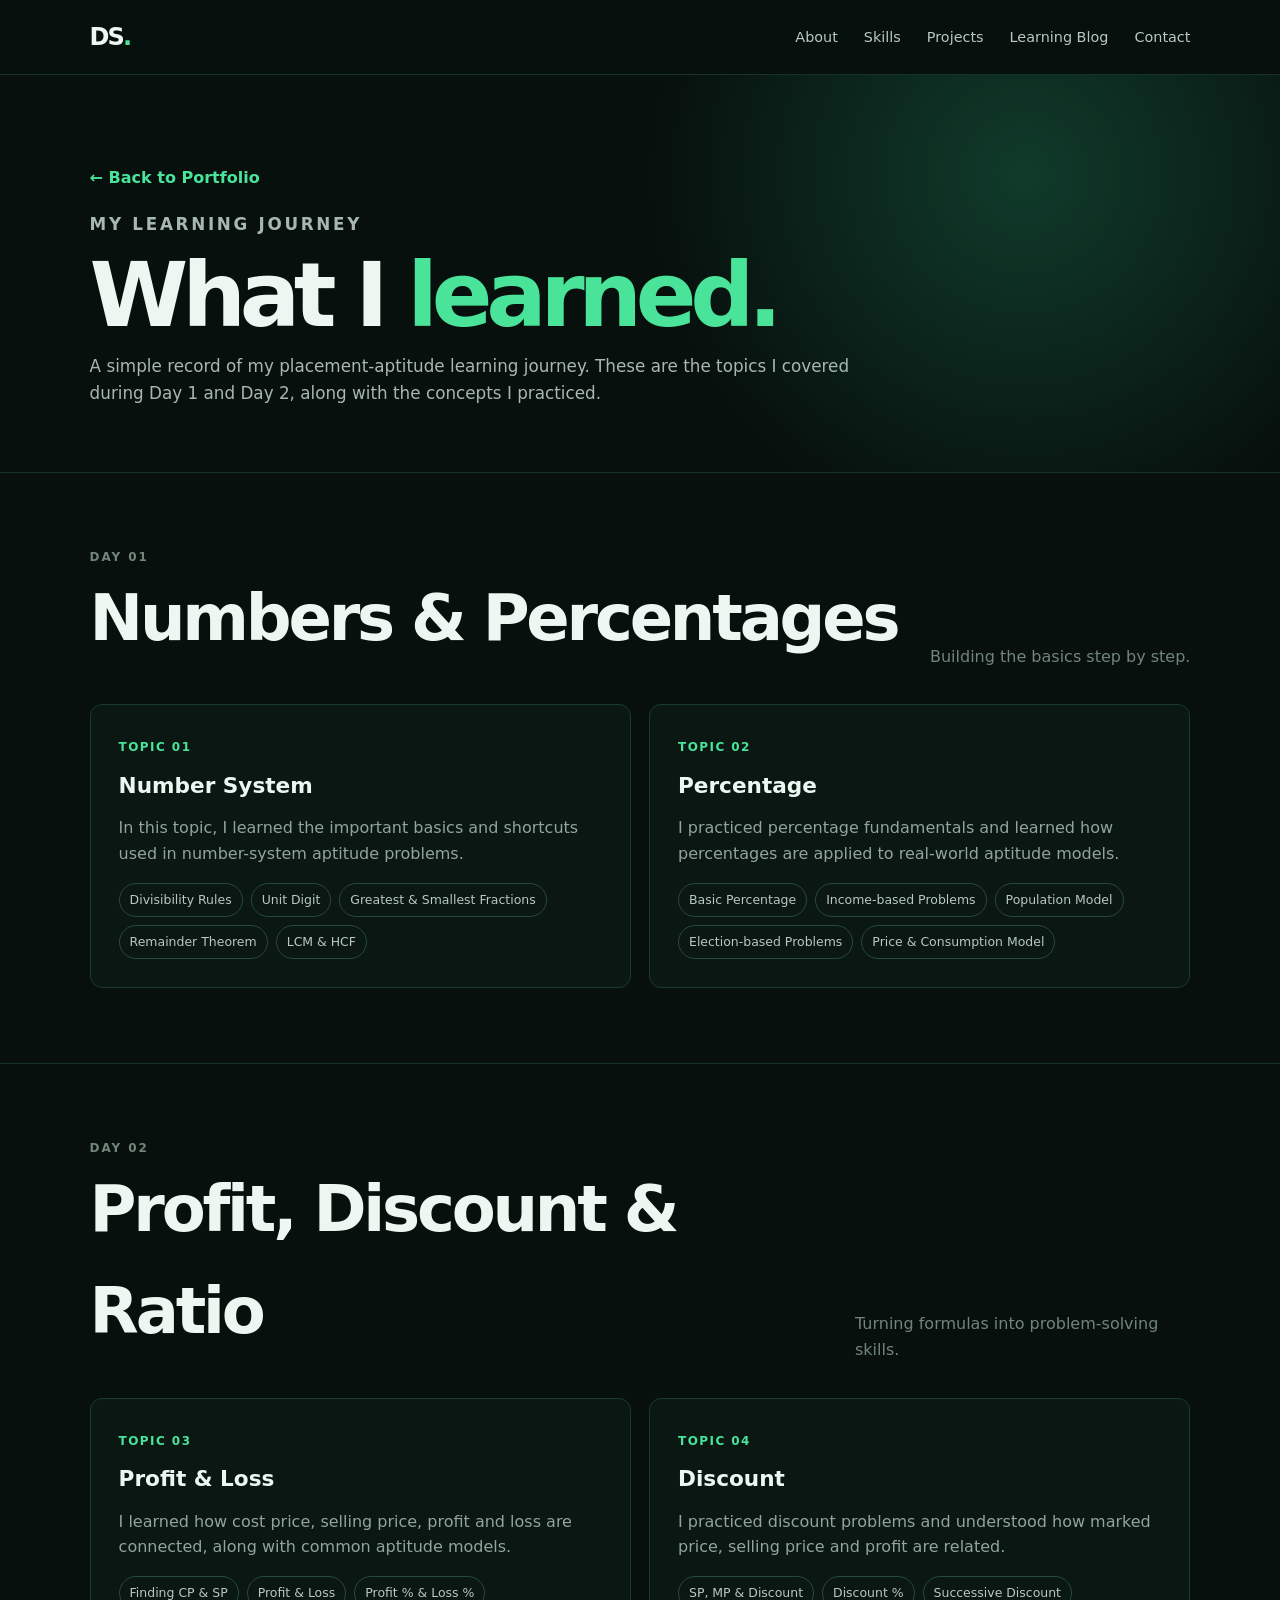
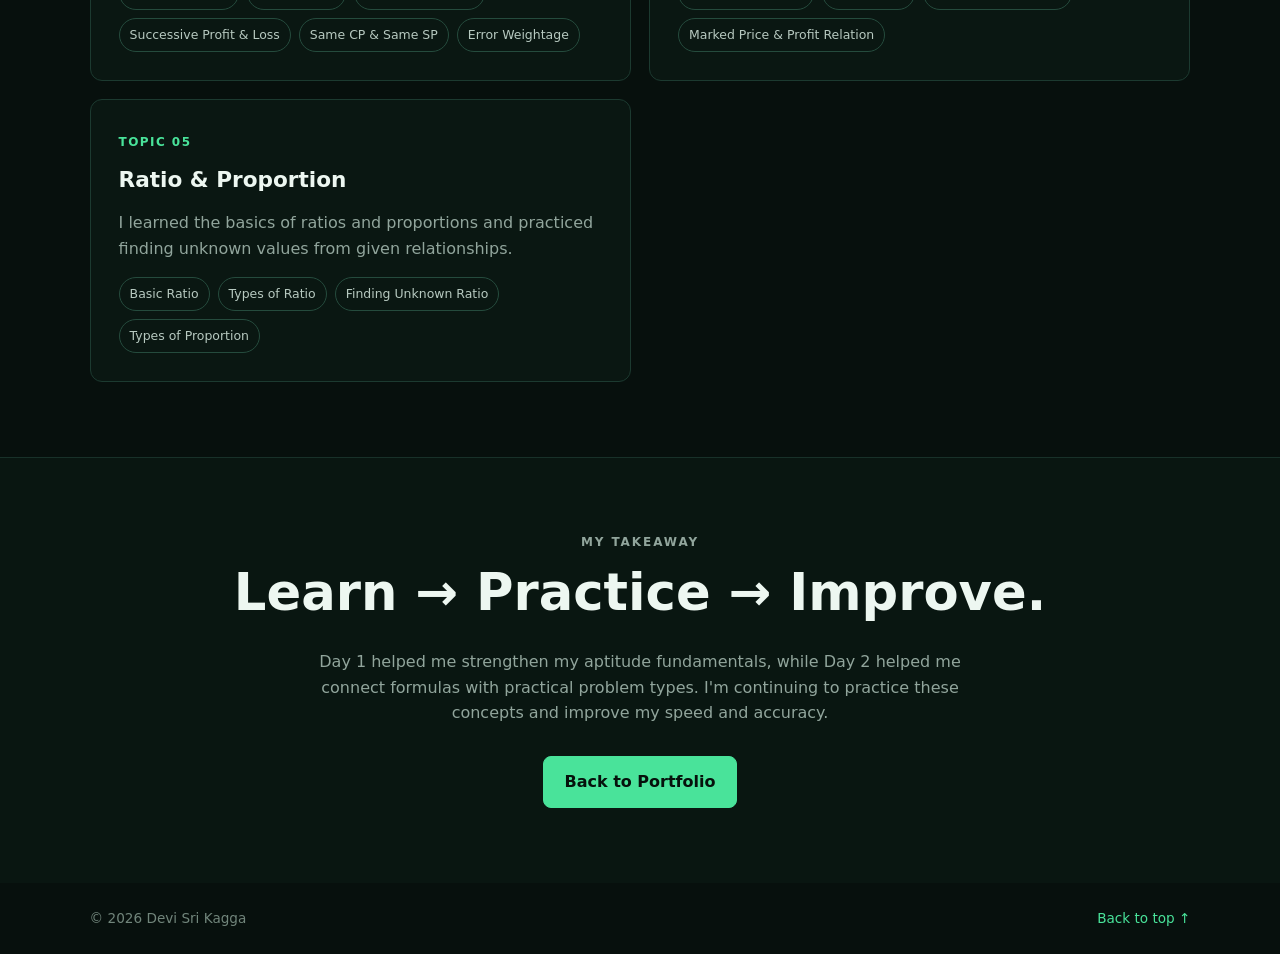
==== blog.html @ 05575908 "feat: add day 1 and day 2 learning blog" ====
<!DOCTYPE html>
<html lang="en">
<head>
  <meta charset="UTF-8">
  <meta name="viewport" content="width=device-width, initial-scale=1.0">
  <meta name="description" content="Devi Sri's learning blog — aptitude topics learned during Day 1 and Day 2.">
  <title>Learning Blog | Devi Sri Kagga</title>
  <link rel="stylesheet" href="style.css">
  <style>
    .blog-hero{padding:90px 7% 65px;background:radial-gradient(circle at 80% 25%,#103b2b 0,transparent 35%);border-bottom:1px solid #183129}.blog-hero h1{font-size:clamp(3rem,7vw,5.8rem);line-height:.95;letter-spacing:-.07em;margin:15px 0}.blog-hero h1 span{color:#49e39a}.blog-hero p{max-width:760px;color:#a7b8b0;font-size:1.05rem}.back-link{display:inline-block;color:#49e39a;font-weight:700;margin-bottom:20px}.day{padding:75px 7%;border-bottom:1px solid #183129}.day-heading{display:flex;justify-content:space-between;gap:25px;align-items:end;margin-bottom:35px}.day-heading h2{font-size:clamp(2.2rem,5vw,4rem);letter-spacing:-.05em}.day-heading p{color:#71857b}.topic-grid{display:grid;grid-template-columns:repeat(2,1fr);gap:18px}.topic-card{padding:28px;border:1px solid #1c3a30;border-radius:12px;background:#0a1712}.topic-number{color:#49e39a;font-size:.75rem;font-weight:800;letter-spacing:.12em}.topic-card h3{margin:10px 0 12px;font-size:1.35rem}.topic-card p{color:#91a59c;margin-bottom:16px}.learned{display:flex;gap:8px;flex-wrap:wrap}.learned span{padding:6px 10px;border:1px solid #254b3d;border-radius:999px;font-size:.78rem;color:#b7c9c0}.reflection{padding:75px 7%;text-align:center;background:#091611}.reflection h2{font-size:clamp(2rem,4vw,3.4rem);margin-bottom:15px}.reflection p{max-width:700px;margin:auto;color:#91a59c}.reflection .actions{justify-content:center}.blog-footer{display:flex;justify-content:space-between;padding:25px 7%;color:#71857b;font-size:.85rem}.blog-footer a{color:#49e39a}@media(max-width:700px){.topic-grid{grid-template-columns:1fr}.day-heading{display:block}.day-heading p{margin-top:8px}.blog-hero,.day,.reflection{padding-left:5%;padding-right:5%}.blog-footer{padding-left:5%;padding-right:5%}}
  </style>
</head>
<body>
  <header class="navbar">
    <a class="brand" href="index.html">DS<span>.</span></a>
    <button class="menu-btn" aria-label="Toggle navigation">☰</button>
    <nav id="nav">
      <a href="index.html#about">About</a>
      <a href="index.html#skills">Skills</a>
      <a href="index.html#projects">Projects</a>
      <a href="blog.html">Learning Blog</a>
      <a href="index.html#contact">Contact</a>
    </nav>
  </header>

  <main>
    <section class="blog-hero">
      <a class="back-link" href="index.html">← Back to Portfolio</a>
      <p class="eyebrow">My Learning Journey</p>
      <h1>What I <span>learned.</span></h1>
      <p>A simple record of my placement-aptitude learning journey. These are the topics I covered during Day 1 and Day 2, along with the concepts I practiced.</p>
    </section>

    <section class="day">
      <div class="day-heading">
        <div><p class="section-label">DAY 01</p><h2>Numbers & Percentages</h2></div>
        <p>Building the basics step by step.</p>
      </div>
      <div class="topic-grid">
        <article class="topic-card">
          <span class="topic-number">TOPIC 01</span>
          <h3>Number System</h3>
          <p>In this topic, I learned the important basics and shortcuts used in number-system aptitude problems.</p>
          <div class="learned"><span>Divisibility Rules</span><span>Unit Digit</span><span>Greatest & Smallest Fractions</span><span>Remainder Theorem</span><span>LCM & HCF</span></div>
        </article>
        <article class="topic-card">
          <span class="topic-number">TOPIC 02</span>
          <h3>Percentage</h3>
          <p>I practiced percentage fundamentals and learned how percentages are applied to real-world aptitude models.</p>
          <div class="learned"><span>Basic Percentage</span><span>Income-based Problems</span><span>Population Model</span><span>Election-based Problems</span><span>Price & Consumption Model</span></div>
        </article>
      </div>
    </section>

    <section class="day">
      <div class="day-heading">
        <div><p class="section-label">DAY 02</p><h2>Profit, Discount & Ratio</h2></div>
        <p>Turning formulas into problem-solving skills.</p>
      </div>
      <div class="topic-grid">
        <article class="topic-card">
          <span class="topic-number">TOPIC 03</span>
          <h3>Profit & Loss</h3>
          <p>I learned how cost price, selling price, profit and loss are connected, along with common aptitude models.</p>
          <div class="learned"><span>Finding CP & SP</span><span>Profit & Loss</span><span>Profit % & Loss %</span><span>Successive Profit & Loss</span><span>Same CP & Same SP</span><span>Error Weightage</span></div>
        </article>
        <article class="topic-card">
          <span class="topic-number">TOPIC 04</span>
          <h3>Discount</h3>
          <p>I practiced discount problems and understood how marked price, selling price and profit are related.</p>
          <div class="learned"><span>SP, MP & Discount</span><span>Discount %</span><span>Successive Discount</span><span>Marked Price & Profit Relation</span></div>
        </article>
        <article class="topic-card">
          <span class="topic-number">TOPIC 05</span>
          <h3>Ratio & Proportion</h3>
          <p>I learned the basics of ratios and proportions and practiced finding unknown values from given relationships.</p>
          <div class="learned"><span>Basic Ratio</span><span>Types of Ratio</span><span>Finding Unknown Ratio</span><span>Types of Proportion</span></div>
        </article>
      </div>
    </section>

    <section class="reflection">
      <p class="section-label">MY TAKEAWAY</p>
      <h2>Learn → Practice → Improve.</h2>
      <p>Day 1 helped me strengthen my aptitude fundamentals, while Day 2 helped me connect formulas with practical problem types. I'm continuing to practice these concepts and improve my speed and accuracy.</p>
      <div class="actions"><a class="btn primary" href="index.html">Back to Portfolio</a></div>
    </section>
  </main>

  <footer class="blog-footer"><p>© 2026 Devi Sri Kagga</p><a href="#top">Back to top ↑</a></footer>
  <script src="script.js"></script>
</body>
</html>
---- style.css ----
*{box-sizing:border-box;margin:0;padding:0}html{scroll-behavior:smooth}body{font-family:Inter,ui-sans-serif,system-ui,-apple-system,BlinkMacSystemFont,"Segoe UI",sans-serif;background:#07100d;color:#edf7f1;line-height:1.6}a{color:inherit;text-decoration:none}.navbar{position:sticky;top:0;z-index:10;display:flex;align-items:center;justify-content:space-between;padding:18px 7%;background:rgba(7,16,13,.88);backdrop-filter:blur(16px);border-bottom:1px solid #183129}.brand{font-size:1.5rem;font-weight:900;letter-spacing:-.08em}.brand span,.hero h1 span,.section-label{color:#49e39a}nav{display:flex;gap:26px;font-size:.9rem;color:#b9c9c1}nav a:hover{color:#49e39a}.menu-btn{display:none;background:none;border:0;color:#edf7f1;font-size:1.4rem}.hero{min-height:88vh;display:grid;grid-template-columns:1.25fr .75fr;gap:60px;align-items:center;padding:90px 7%;border-bottom:1px solid #183129;background:radial-gradient(circle at 80% 35%,#103b2b 0,transparent 34%)}.eyebrow,.section-label{font-size:.75rem;font-weight:800;letter-spacing:.16em;text-transform:uppercase}.hero h1{font-size:clamp(3.2rem,8vw,6.7rem);line-height:.95;letter-spacing:-.07em;margin:18px 0}.hero h2{font-size:clamp(1.1rem,2vw,1.6rem);font-weight:500;color:#c8d5cf;margin-bottom:18px}.hero-text{max-width:650px;color:#93a79e;font-size:1.05rem}.actions{display:flex;gap:14px;margin-top:30px;flex-wrap:wrap}.btn{padding:12px 20px;border:1px solid #2d5445;border-radius:8px;font-weight:700;transition:.2s}.btn.primary{background:#49e39a;color:#06110c;border-color:#49e39a}.btn.primary:hover{transform:translateY(-2px)}.btn.secondary:hover{border-color:#49e39a;color:#49e39a}.hero-card{display:flex;justify-content:center}.terminal{width:min(100%,420px);padding:28px;border:1px solid #24503f;border-radius:14px;background:#091914;box-shadow:0 25px 70px rgba(0,0,0,.3);font-family:"SFMono-Regular",Consolas,monospace;color:#8ea99d}.terminal strong{color:#49e39a}.cursor{color:#49e39a;animation:blink 1s steps(1) infinite}@keyframes blink{50%{opacity:0}}.section{padding:100px 7%;border-bottom:1px solid #183129}.section h2{font-size:clamp(2rem,4vw,3.5rem);line-height:1.05;letter-spacing:-.04em;margin:12px 0 40px}.split{display:grid;grid-template-columns:1fr 1fr;gap:80px}.section-copy{max-width:620px;color:#a7b8b0;font-size:1.05rem}.section-copy p+p{margin-top:18px}.skills-grid,.projects-grid,.cert-grid{display:grid;grid-template-columns:repeat(2,1fr);gap:18px}.skill,.project,.cert-grid>div{padding:28px;border:1px solid #1c3a30;border-radius:12px;background:#0a1712}.skill span,.project-top,.timeline span{color:#49e39a;font-size:.75rem;font-weight:800;letter-spacing:.12em}.skill h3,.project h3,.cert-grid h3{margin:12px 0 6px;font-size:1.25rem}.skill p,.project p,.cert-grid p,.timeline p,.contact>p{color:#91a59c}.projects-grid{grid-template-columns:repeat(3,1fr)}.project{min-height:310px;display:flex;flex-direction:column}.project.featured{border-color:#2c7358}.project-top{display:flex;justify-content:space-between}.project p{margin:8px 0 20px}.tags{display:flex;gap:7px;flex-wrap:wrap;margin-top:auto}.tags span{padding:5px 9px;border:1px solid #254b3d;border-radius:999px;font-size:.75rem;color:#b7c9c0}.project-links{display:flex;gap:18px;margin-top:22px;color:#49e39a;font-weight:700;font-size:.9rem}.timeline{display:flex;flex-direction:column;gap:35px;border-left:1px solid #285342;padding-left:28px}.timeline h3{margin-top:5px}.cert-grid{grid-template-columns:repeat(3,1fr)}.contact{text-align:center;background:#091611}.contact h2{margin-bottom:14px}.contact>p{max-width:600px;margin:auto}.contact .actions{justify-content:center}footer{display:flex;justify-content:space-between;padding:25px 7%;color:#71857b;font-size:.85rem}footer a{color:#49e39a}@media(max-width:850px){nav{display:none;position:absolute;top:70px;left:0;right:0;flex-direction:column;gap:0;padding:10px 7%;background:#07100d;border-bottom:1px solid #183129}nav.open{display:flex}nav a{padding:12px 0}.menu-btn{display:block}.hero,.split{grid-template-columns:1fr}.hero{padding-top:70px}.hero-card{justify-content:flex-start}.projects-grid,.cert-grid{grid-template-columns:1fr}.skills-grid{grid-template-columns:1fr 1fr}}@media(max-width:520px){.section,.hero{padding-left:5%;padding-right:5%}.skills-grid{grid-template-columns:1fr}.hero h1{font-size:3.4rem}footer{padding-left:5%;padding-right:5%}}
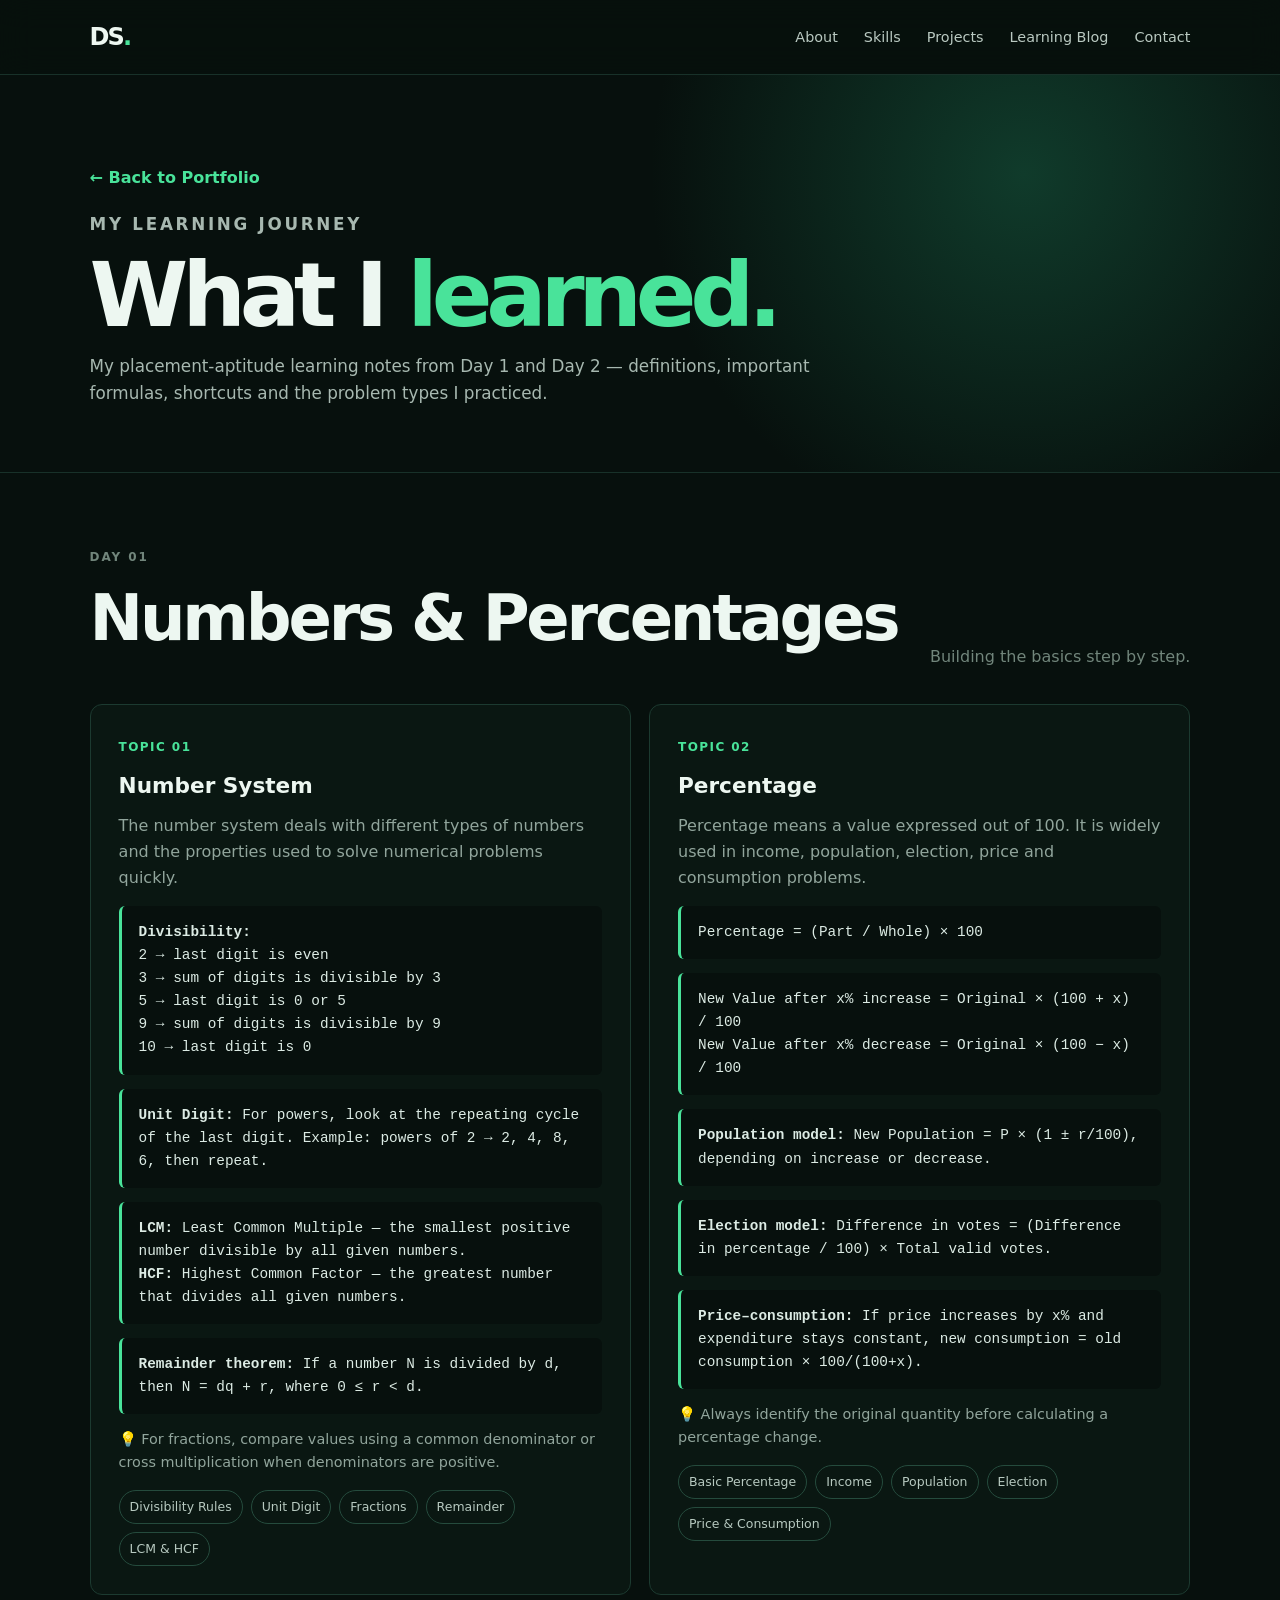
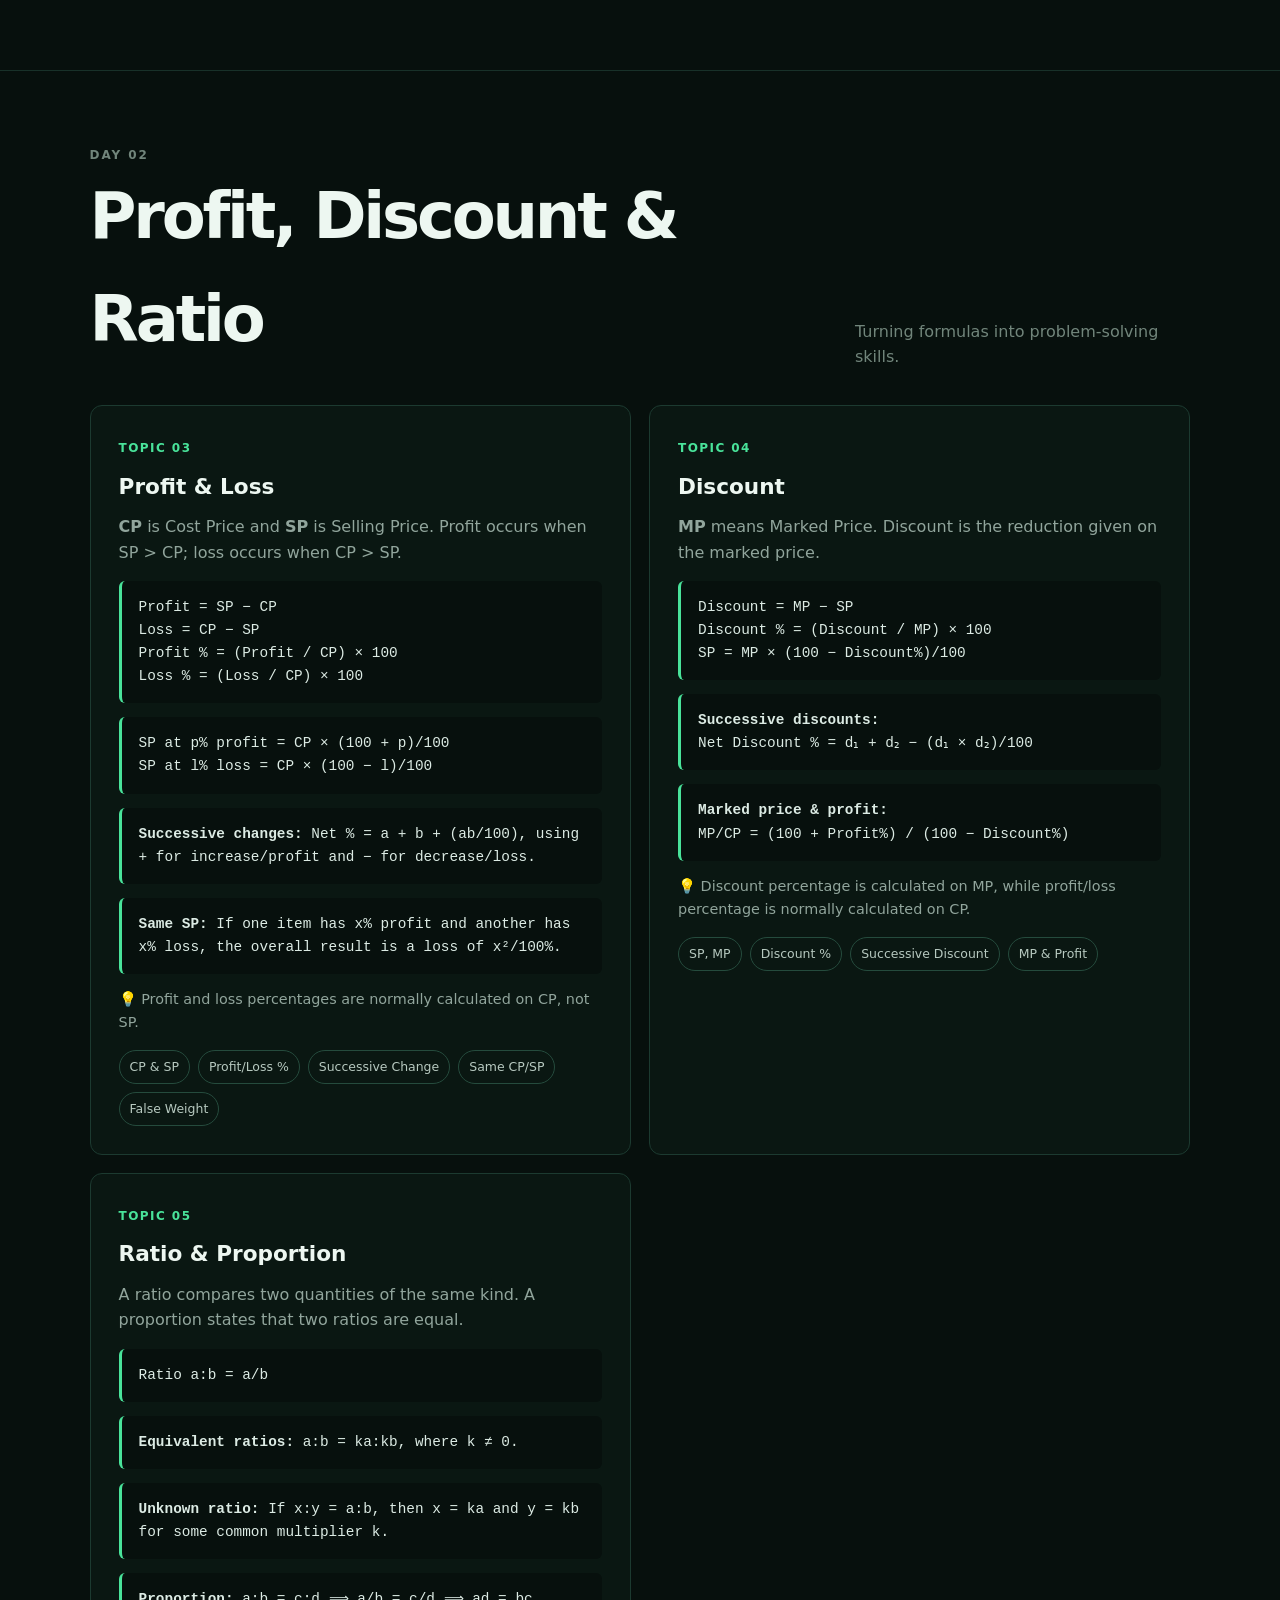
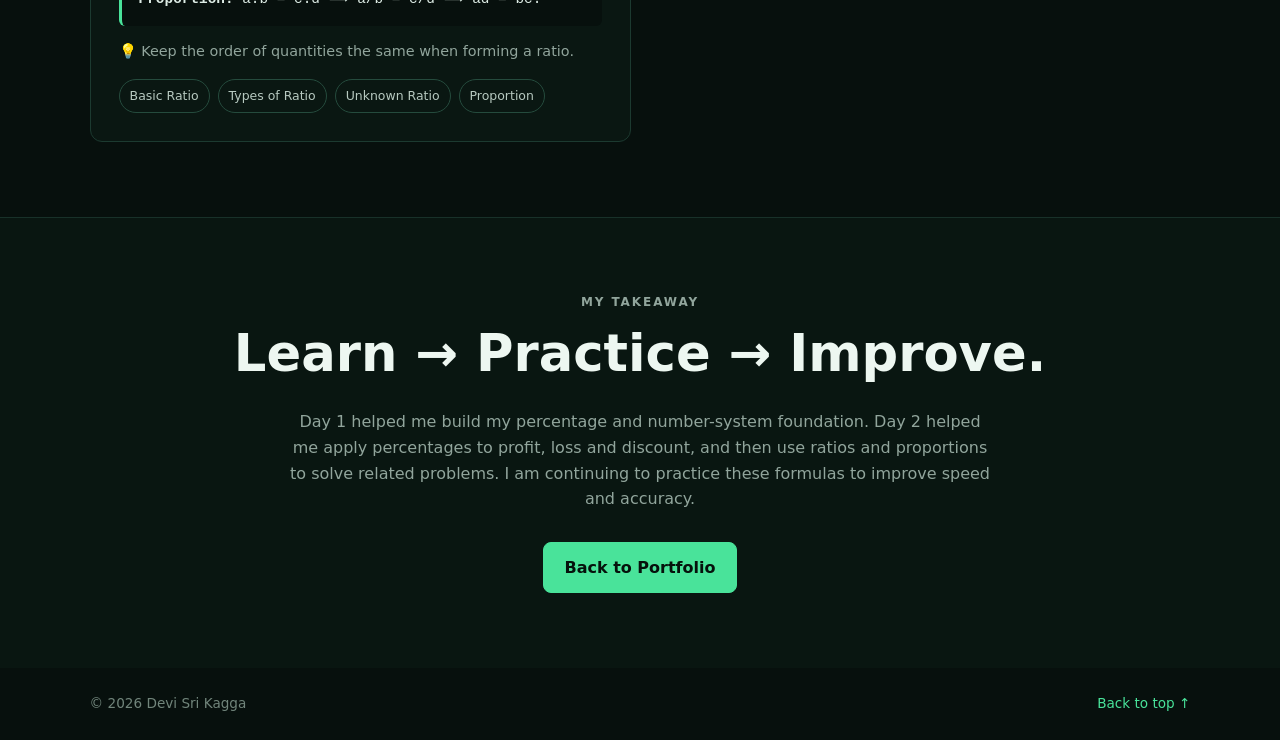
==== commit d3492f14: "docs: add definitions formulas and shortcuts to learning blog" ====
--- a/blog.html
+++ b/blog.html
@@ -7,82 +7,92 @@
   <title>Learning Blog | Devi Sri Kagga</title>
   <link rel="stylesheet" href="style.css">
   <style>
-    .blog-hero{padding:90px 7% 65px;background:radial-gradient(circle at 80% 25%,#103b2b 0,transparent 35%);border-bottom:1px solid #183129}.blog-hero h1{font-size:clamp(3rem,7vw,5.8rem);line-height:.95;letter-spacing:-.07em;margin:15px 0}.blog-hero h1 span{color:#49e39a}.blog-hero p{max-width:760px;color:#a7b8b0;font-size:1.05rem}.back-link{display:inline-block;color:#49e39a;font-weight:700;margin-bottom:20px}.day{padding:75px 7%;border-bottom:1px solid #183129}.day-heading{display:flex;justify-content:space-between;gap:25px;align-items:end;margin-bottom:35px}.day-heading h2{font-size:clamp(2.2rem,5vw,4rem);letter-spacing:-.05em}.day-heading p{color:#71857b}.topic-grid{display:grid;grid-template-columns:repeat(2,1fr);gap:18px}.topic-card{padding:28px;border:1px solid #1c3a30;border-radius:12px;background:#0a1712}.topic-number{color:#49e39a;font-size:.75rem;font-weight:800;letter-spacing:.12em}.topic-card h3{margin:10px 0 12px;font-size:1.35rem}.topic-card p{color:#91a59c;margin-bottom:16px}.learned{display:flex;gap:8px;flex-wrap:wrap}.learned span{padding:6px 10px;border:1px solid #254b3d;border-radius:999px;font-size:.78rem;color:#b7c9c0}.reflection{padding:75px 7%;text-align:center;background:#091611}.reflection h2{font-size:clamp(2rem,4vw,3.4rem);margin-bottom:15px}.reflection p{max-width:700px;margin:auto;color:#91a59c}.reflection .actions{justify-content:center}.blog-footer{display:flex;justify-content:space-between;padding:25px 7%;color:#71857b;font-size:.85rem}.blog-footer a{color:#49e39a}@media(max-width:700px){.topic-grid{grid-template-columns:1fr}.day-heading{display:block}.day-heading p{margin-top:8px}.blog-hero,.day,.reflection{padding-left:5%;padding-right:5%}.blog-footer{padding-left:5%;padding-right:5%}}
+    .blog-hero{padding:90px 7% 65px;background:radial-gradient(circle at 80% 25%,#103b2b 0,transparent 35%);border-bottom:1px solid #183129}.blog-hero h1{font-size:clamp(3rem,7vw,5.8rem);line-height:.95;letter-spacing:-.07em;margin:15px 0}.blog-hero h1 span{color:#49e39a}.blog-hero p{max-width:760px;color:#a7b8b0;font-size:1.05rem}.back-link{display:inline-block;color:#49e39a;font-weight:700;margin-bottom:20px}.day{padding:75px 7%;border-bottom:1px solid #183129}.day-heading{display:flex;justify-content:space-between;gap:25px;align-items:end;margin-bottom:35px}.day-heading h2{font-size:clamp(2.2rem,5vw,4rem);letter-spacing:-.05em}.day-heading p{color:#71857b}.topic-grid{display:grid;grid-template-columns:repeat(2,1fr);gap:18px}.topic-card{padding:28px;border:1px solid #1c3a30;border-radius:12px;background:#0a1712}.topic-number{color:#49e39a;font-size:.75rem;font-weight:800;letter-spacing:.12em}.topic-card h3{margin:10px 0 10px;font-size:1.35rem}.topic-card p{color:#91a59c;margin-bottom:16px}.formula{padding:15px 17px;margin:14px 0;background:#07100d;border-left:3px solid #49e39a;border-radius:6px;color:#dcebe4;font-family:Consolas,monospace;font-size:.9rem;overflow-x:auto}.tip{color:#b7c9c0;font-size:.9rem}.learned{display:flex;gap:8px;flex-wrap:wrap;margin-top:14px}.learned span{padding:6px 10px;border:1px solid #254b3d;border-radius:999px;font-size:.78rem;color:#b7c9c0}.reflection{padding:75px 7%;text-align:center;background:#091611}.reflection h2{font-size:clamp(2rem,4vw,3.4rem);margin-bottom:15px}.reflection p{max-width:700px;margin:auto;color:#91a59c}.reflection .actions{justify-content:center}.blog-footer{display:flex;justify-content:space-between;padding:25px 7%;color:#71857b;font-size:.85rem}.blog-footer a{color:#49e39a}@media(max-width:700px){.topic-grid{grid-template-columns:1fr}.day-heading{display:block}.day-heading p{margin-top:8px}.blog-hero,.day,.reflection{padding-left:5%;padding-right:5%}.blog-footer{padding-left:5%;padding-right:5%}}
   </style>
 </head>
 <body>
   <header class="navbar">
     <a class="brand" href="index.html">DS<span>.</span></a>
     <button class="menu-btn" aria-label="Toggle navigation">☰</button>
-    <nav id="nav">
-      <a href="index.html#about">About</a>
-      <a href="index.html#skills">Skills</a>
-      <a href="index.html#projects">Projects</a>
-      <a href="blog.html">Learning Blog</a>
-      <a href="index.html#contact">Contact</a>
-    </nav>
+    <nav id="nav"><a href="index.html#about">About</a><a href="index.html#skills">Skills</a><a href="index.html#projects">Projects</a><a href="blog.html">Learning Blog</a><a href="index.html#contact">Contact</a></nav>
   </header>
 
   <main>
     <section class="blog-hero">
       <a class="back-link" href="index.html">← Back to Portfolio</a>
-      <p class="eyebrow">My Learning Journey</p>
+      <p class="eyebrow">MY LEARNING JOURNEY</p>
       <h1>What I <span>learned.</span></h1>
-      <p>A simple record of my placement-aptitude learning journey. These are the topics I covered during Day 1 and Day 2, along with the concepts I practiced.</p>
+      <p>My placement-aptitude learning notes from Day 1 and Day 2 — definitions, important formulas, shortcuts and the problem types I practiced.</p>
     </section>
 
     <section class="day">
-      <div class="day-heading">
-        <div><p class="section-label">DAY 01</p><h2>Numbers & Percentages</h2></div>
-        <p>Building the basics step by step.</p>
-      </div>
+      <div class="day-heading"><div><p class="section-label">DAY 01</p><h2>Numbers & Percentages</h2></div><p>Building the basics step by step.</p></div>
       <div class="topic-grid">
         <article class="topic-card">
-          <span class="topic-number">TOPIC 01</span>
-          <h3>Number System</h3>
-          <p>In this topic, I learned the important basics and shortcuts used in number-system aptitude problems.</p>
-          <div class="learned"><span>Divisibility Rules</span><span>Unit Digit</span><span>Greatest & Smallest Fractions</span><span>Remainder Theorem</span><span>LCM & HCF</span></div>
+          <span class="topic-number">TOPIC 01</span><h3>Number System</h3>
+          <p>The number system deals with different types of numbers and the properties used to solve numerical problems quickly.</p>
+          <div class="formula"><strong>Divisibility:</strong><br>2 → last digit is even<br>3 → sum of digits is divisible by 3<br>5 → last digit is 0 or 5<br>9 → sum of digits is divisible by 9<br>10 → last digit is 0</div>
+          <div class="formula"><strong>Unit Digit:</strong> For powers, look at the repeating cycle of the last digit. Example: powers of 2 → 2, 4, 8, 6, then repeat.</div>
+          <div class="formula"><strong>LCM:</strong> Least Common Multiple — the smallest positive number divisible by all given numbers.<br><strong>HCF:</strong> Highest Common Factor — the greatest number that divides all given numbers.</div>
+          <div class="formula"><strong>Remainder theorem:</strong> If a number N is divided by d, then N = dq + r, where 0 ≤ r &lt; d.</div>
+          <p class="tip">💡 For fractions, compare values using a common denominator or cross multiplication when denominators are positive.</p>
+          <div class="learned"><span>Divisibility Rules</span><span>Unit Digit</span><span>Fractions</span><span>Remainder</span><span>LCM & HCF</span></div>
         </article>
+
         <article class="topic-card">
-          <span class="topic-number">TOPIC 02</span>
-          <h3>Percentage</h3>
-          <p>I practiced percentage fundamentals and learned how percentages are applied to real-world aptitude models.</p>
-          <div class="learned"><span>Basic Percentage</span><span>Income-based Problems</span><span>Population Model</span><span>Election-based Problems</span><span>Price & Consumption Model</span></div>
+          <span class="topic-number">TOPIC 02</span><h3>Percentage</h3>
+          <p>Percentage means a value expressed out of 100. It is widely used in income, population, election, price and consumption problems.</p>
+          <div class="formula">Percentage = (Part / Whole) × 100</div>
+          <div class="formula">New Value after x% increase = Original × (100 + x) / 100<br>New Value after x% decrease = Original × (100 − x) / 100</div>
+          <div class="formula"><strong>Population model:</strong> New Population = P × (1 ± r/100), depending on increase or decrease.</div>
+          <div class="formula"><strong>Election model:</strong> Difference in votes = (Difference in percentage / 100) × Total valid votes.</div>
+          <div class="formula"><strong>Price–consumption:</strong> If price increases by x% and expenditure stays constant, new consumption = old consumption × 100/(100+x).</div>
+          <p class="tip">💡 Always identify the original quantity before calculating a percentage change.</p>
+          <div class="learned"><span>Basic Percentage</span><span>Income</span><span>Population</span><span>Election</span><span>Price & Consumption</span></div>
         </article>
       </div>
     </section>
 
     <section class="day">
-      <div class="day-heading">
-        <div><p class="section-label">DAY 02</p><h2>Profit, Discount & Ratio</h2></div>
-        <p>Turning formulas into problem-solving skills.</p>
-      </div>
+      <div class="day-heading"><div><p class="section-label">DAY 02</p><h2>Profit, Discount & Ratio</h2></div><p>Turning formulas into problem-solving skills.</p></div>
       <div class="topic-grid">
         <article class="topic-card">
-          <span class="topic-number">TOPIC 03</span>
-          <h3>Profit & Loss</h3>
-          <p>I learned how cost price, selling price, profit and loss are connected, along with common aptitude models.</p>
-          <div class="learned"><span>Finding CP & SP</span><span>Profit & Loss</span><span>Profit % & Loss %</span><span>Successive Profit & Loss</span><span>Same CP & Same SP</span><span>Error Weightage</span></div>
+          <span class="topic-number">TOPIC 03</span><h3>Profit & Loss</h3>
+          <p><strong>CP</strong> is Cost Price and <strong>SP</strong> is Selling Price. Profit occurs when SP &gt; CP; loss occurs when CP &gt; SP.</p>
+          <div class="formula">Profit = SP − CP<br>Loss = CP − SP<br>Profit % = (Profit / CP) × 100<br>Loss % = (Loss / CP) × 100</div>
+          <div class="formula">SP at p% profit = CP × (100 + p)/100<br>SP at l% loss = CP × (100 − l)/100</div>
+          <div class="formula"><strong>Successive changes:</strong> Net % = a + b + (ab/100), using + for increase/profit and − for decrease/loss.</div>
+          <div class="formula"><strong>Same SP:</strong> If one item has x% profit and another has x% loss, the overall result is a loss of x²/100%.</div>
+          <p class="tip">💡 Profit and loss percentages are normally calculated on CP, not SP.</p>
+          <div class="learned"><span>CP & SP</span><span>Profit/Loss %</span><span>Successive Change</span><span>Same CP/SP</span><span>False Weight</span></div>
         </article>
+
         <article class="topic-card">
-          <span class="topic-number">TOPIC 04</span>
-          <h3>Discount</h3>
-          <p>I practiced discount problems and understood how marked price, selling price and profit are related.</p>
-          <div class="learned"><span>SP, MP & Discount</span><span>Discount %</span><span>Successive Discount</span><span>Marked Price & Profit Relation</span></div>
+          <span class="topic-number">TOPIC 04</span><h3>Discount</h3>
+          <p><strong>MP</strong> means Marked Price. Discount is the reduction given on the marked price.</p>
+          <div class="formula">Discount = MP − SP<br>Discount % = (Discount / MP) × 100<br>SP = MP × (100 − Discount%)/100</div>
+          <div class="formula"><strong>Successive discounts:</strong><br>Net Discount % = d₁ + d₂ − (d₁ × d₂)/100</div>
+          <div class="formula"><strong>Marked price & profit:</strong><br>MP/CP = (100 + Profit%) / (100 − Discount%)</div>
+          <p class="tip">💡 Discount percentage is calculated on MP, while profit/loss percentage is normally calculated on CP.</p>
+          <div class="learned"><span>SP, MP</span><span>Discount %</span><span>Successive Discount</span><span>MP & Profit</span></div>
         </article>
+
         <article class="topic-card">
-          <span class="topic-number">TOPIC 05</span>
-          <h3>Ratio & Proportion</h3>
-          <p>I learned the basics of ratios and proportions and practiced finding unknown values from given relationships.</p>
-          <div class="learned"><span>Basic Ratio</span><span>Types of Ratio</span><span>Finding Unknown Ratio</span><span>Types of Proportion</span></div>
+          <span class="topic-number">TOPIC 05</span><h3>Ratio & Proportion</h3>
+          <p>A ratio compares two quantities of the same kind. A proportion states that two ratios are equal.</p>
+          <div class="formula">Ratio a:b = a/b</div>
+          <div class="formula"><strong>Equivalent ratios:</strong> a:b = ka:kb, where k ≠ 0.</div>
+          <div class="formula"><strong>Unknown ratio:</strong> If x:y = a:b, then x = ka and y = kb for some common multiplier k.</div>
+          <div class="formula"><strong>Proportion:</strong> a:b = c:d ⟹ a/b = c/d ⟹ ad = bc.</div>
+          <p class="tip">💡 Keep the order of quantities the same when forming a ratio.</p>
+          <div class="learned"><span>Basic Ratio</span><span>Types of Ratio</span><span>Unknown Ratio</span><span>Proportion</span></div>
         </article>
       </div>
     </section>
 
     <section class="reflection">
-      <p class="section-label">MY TAKEAWAY</p>
-      <h2>Learn → Practice → Improve.</h2>
-      <p>Day 1 helped me strengthen my aptitude fundamentals, while Day 2 helped me connect formulas with practical problem types. I'm continuing to practice these concepts and improve my speed and accuracy.</p>
+      <p class="section-label">MY TAKEAWAY</p><h2>Learn → Practice → Improve.</h2>
+      <p>Day 1 helped me build my percentage and number-system foundation. Day 2 helped me apply percentages to profit, loss and discount, and then use ratios and proportions to solve related problems. I am continuing to practice these formulas to improve speed and accuracy.</p>
       <div class="actions"><a class="btn primary" href="index.html">Back to Portfolio</a></div>
     </section>
   </main>
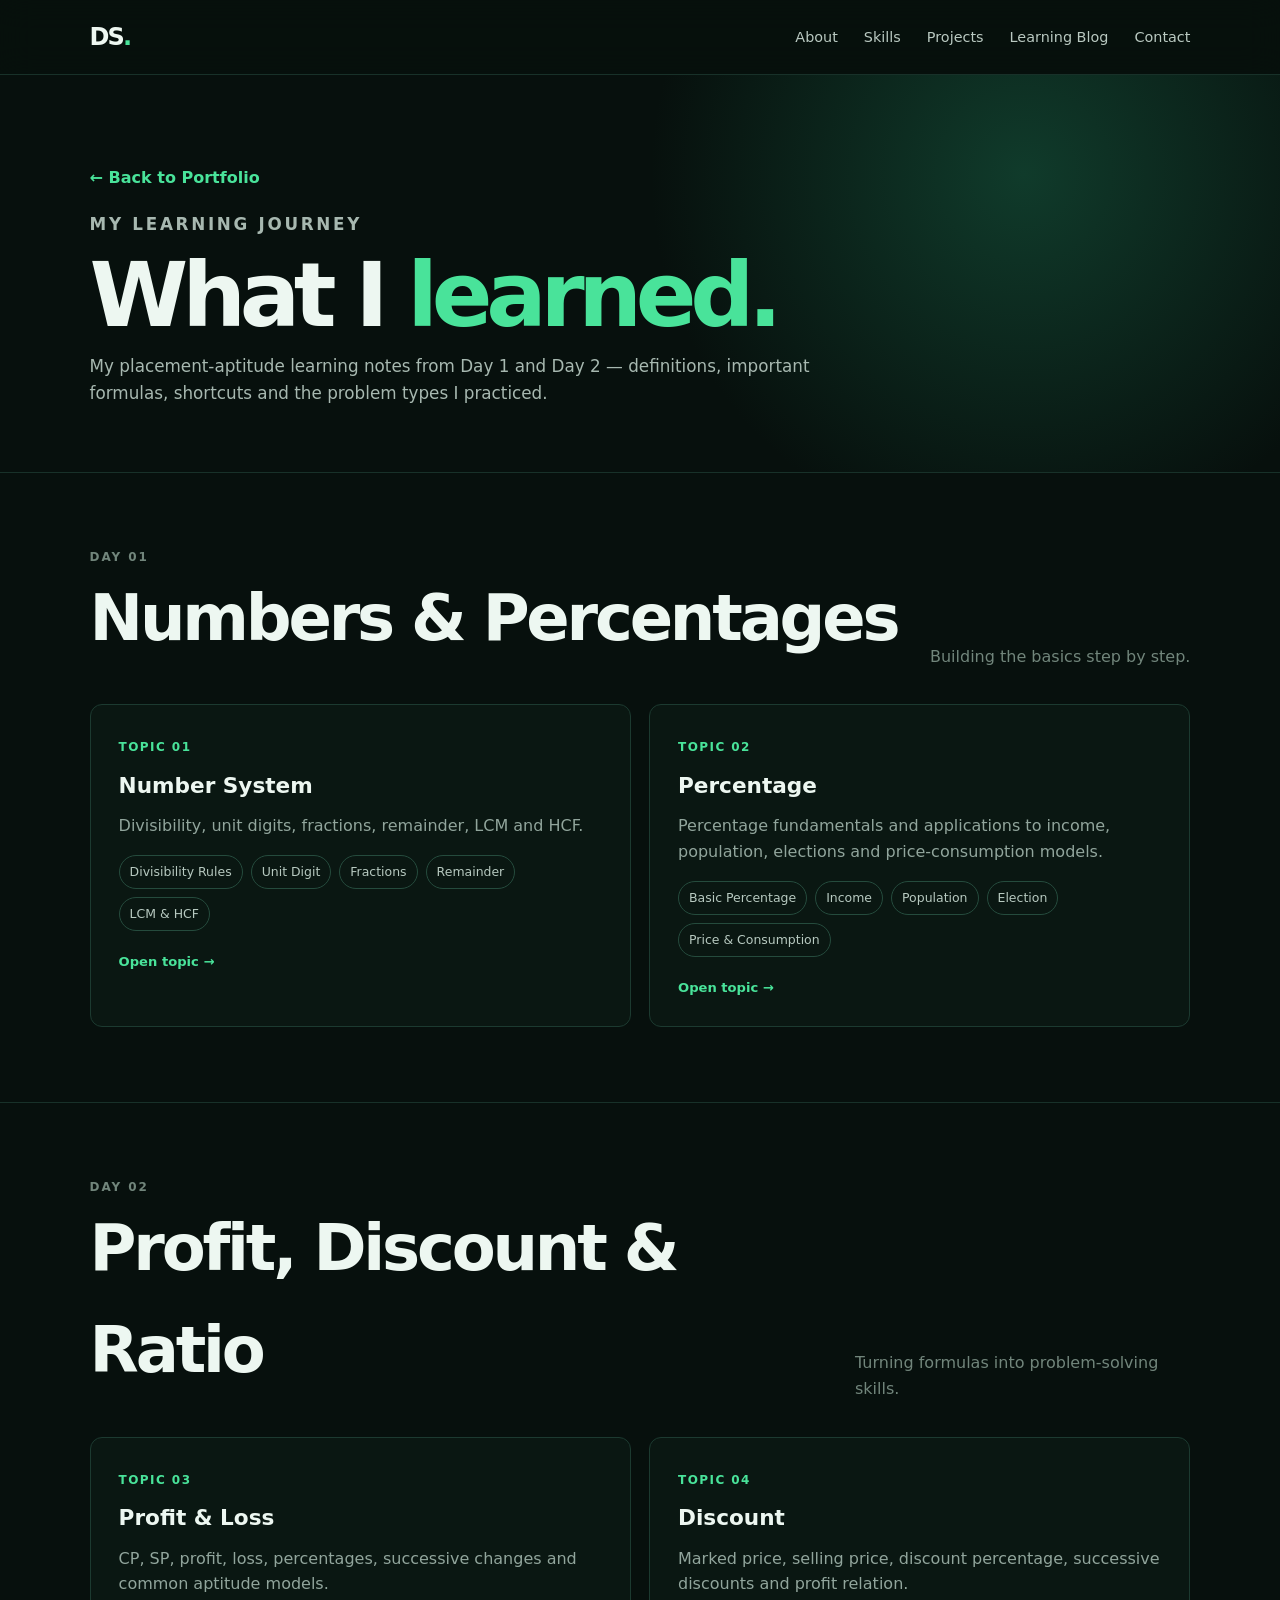
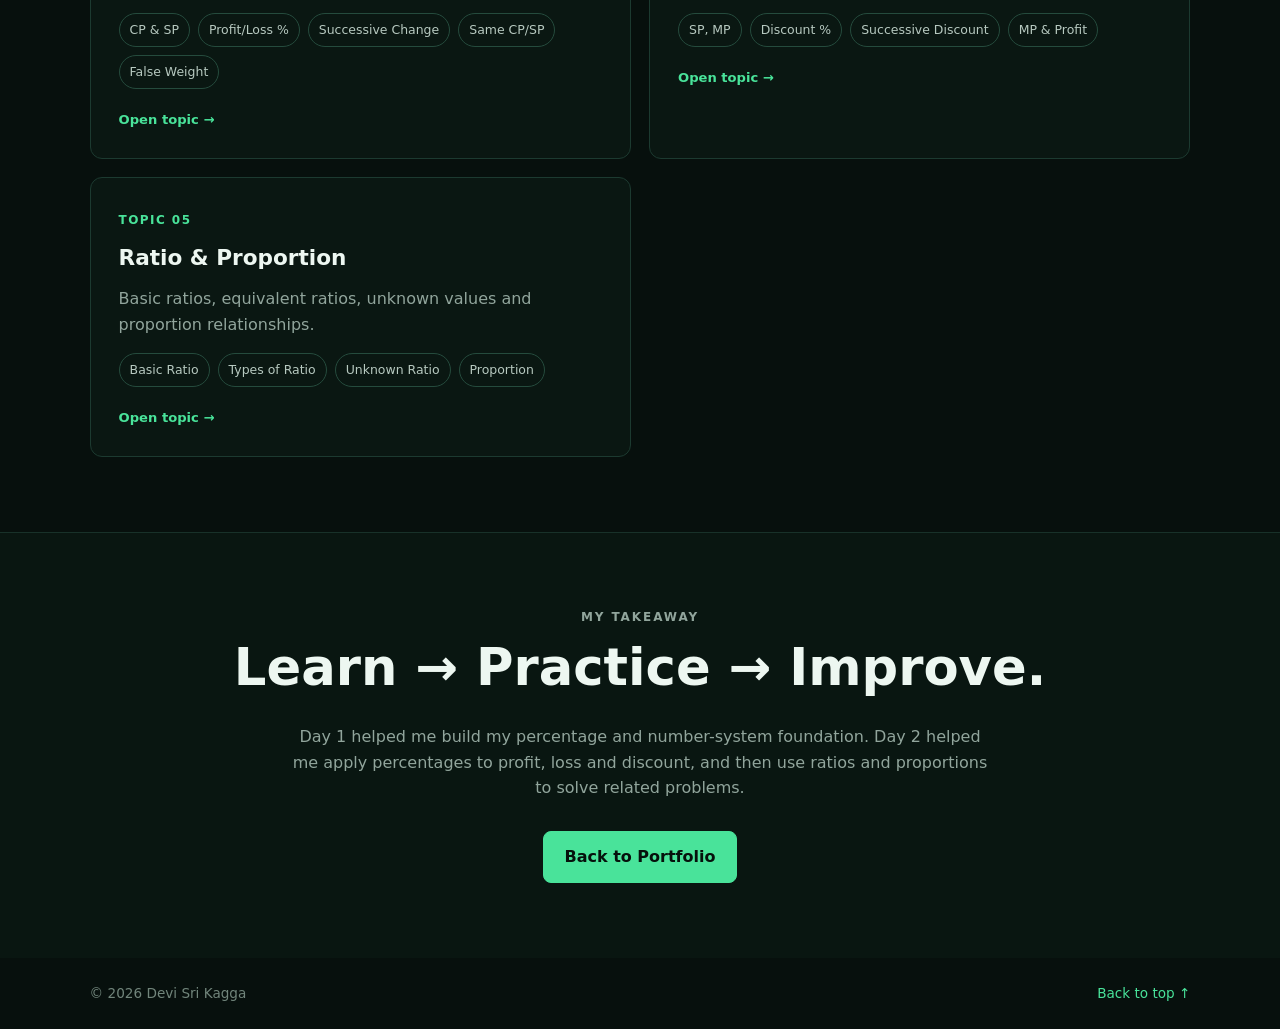
==== commit cf0236de: "feat: make aptitude topic cards open detailed lesson pages" ====
--- a/blog.html
+++ b/blog.html
@@ -1,103 +1,27 @@
 <!DOCTYPE html>
 <html lang="en">
 <head>
-  <meta charset="UTF-8">
-  <meta name="viewport" content="width=device-width, initial-scale=1.0">
+  <meta charset="UTF-8"><meta name="viewport" content="width=device-width,initial-scale=1.0">
   <meta name="description" content="Devi Sri's learning blog — aptitude topics learned during Day 1 and Day 2.">
-  <title>Learning Blog | Devi Sri Kagga</title>
-  <link rel="stylesheet" href="style.css">
+  <title>Learning Blog | Devi Sri Kagga</title><link rel="stylesheet" href="style.css">
   <style>
-    .blog-hero{padding:90px 7% 65px;background:radial-gradient(circle at 80% 25%,#103b2b 0,transparent 35%);border-bottom:1px solid #183129}.blog-hero h1{font-size:clamp(3rem,7vw,5.8rem);line-height:.95;letter-spacing:-.07em;margin:15px 0}.blog-hero h1 span{color:#49e39a}.blog-hero p{max-width:760px;color:#a7b8b0;font-size:1.05rem}.back-link{display:inline-block;color:#49e39a;font-weight:700;margin-bottom:20px}.day{padding:75px 7%;border-bottom:1px solid #183129}.day-heading{display:flex;justify-content:space-between;gap:25px;align-items:end;margin-bottom:35px}.day-heading h2{font-size:clamp(2.2rem,5vw,4rem);letter-spacing:-.05em}.day-heading p{color:#71857b}.topic-grid{display:grid;grid-template-columns:repeat(2,1fr);gap:18px}.topic-card{padding:28px;border:1px solid #1c3a30;border-radius:12px;background:#0a1712}.topic-number{color:#49e39a;font-size:.75rem;font-weight:800;letter-spacing:.12em}.topic-card h3{margin:10px 0 10px;font-size:1.35rem}.topic-card p{color:#91a59c;margin-bottom:16px}.formula{padding:15px 17px;margin:14px 0;background:#07100d;border-left:3px solid #49e39a;border-radius:6px;color:#dcebe4;font-family:Consolas,monospace;font-size:.9rem;overflow-x:auto}.tip{color:#b7c9c0;font-size:.9rem}.learned{display:flex;gap:8px;flex-wrap:wrap;margin-top:14px}.learned span{padding:6px 10px;border:1px solid #254b3d;border-radius:999px;font-size:.78rem;color:#b7c9c0}.reflection{padding:75px 7%;text-align:center;background:#091611}.reflection h2{font-size:clamp(2rem,4vw,3.4rem);margin-bottom:15px}.reflection p{max-width:700px;margin:auto;color:#91a59c}.reflection .actions{justify-content:center}.blog-footer{display:flex;justify-content:space-between;padding:25px 7%;color:#71857b;font-size:.85rem}.blog-footer a{color:#49e39a}@media(max-width:700px){.topic-grid{grid-template-columns:1fr}.day-heading{display:block}.day-heading p{margin-top:8px}.blog-hero,.day,.reflection{padding-left:5%;padding-right:5%}.blog-footer{padding-left:5%;padding-right:5%}}
+    .blog-hero{padding:90px 7% 65px;background:radial-gradient(circle at 80% 25%,#103b2b 0,transparent 35%);border-bottom:1px solid #183129}.blog-hero h1{font-size:clamp(3rem,7vw,5.8rem);line-height:.95;letter-spacing:-.07em;margin:15px 0}.blog-hero h1 span{color:#49e39a}.blog-hero p{max-width:760px;color:#a7b8b0;font-size:1.05rem}.back-link{display:inline-block;color:#49e39a;font-weight:700;margin-bottom:20px}.day{padding:75px 7%;border-bottom:1px solid #183129}.day-heading{display:flex;justify-content:space-between;gap:25px;align-items:end;margin-bottom:35px}.day-heading h2{font-size:clamp(2.2rem,5vw,4rem);letter-spacing:-.05em}.day-heading p{color:#71857b}.topic-grid{display:grid;grid-template-columns:repeat(2,1fr);gap:18px}.topic-card{display:block;padding:28px;border:1px solid #1c3a30;border-radius:12px;background:#0a1712;color:inherit;text-decoration:none;transition:transform .2s ease,border-color .2s ease,background .2s ease}.topic-card:hover{transform:translateY(-5px);border-color:#49e39a;background:#0c1d16}.topic-number{color:#49e39a;font-size:.75rem;font-weight:800;letter-spacing:.12em}.topic-card h3{margin:10px 0;font-size:1.35rem}.topic-card p{color:#91a59c;margin-bottom:16px}.formula{padding:15px 17px;margin:14px 0;background:#07100d;border-left:3px solid #49e39a;border-radius:6px;color:#dcebe4;font-family:Consolas,monospace;font-size:.9rem;overflow-x:auto}.tip{color:#b7c9c0;font-size:.9rem}.learned{display:flex;gap:8px;flex-wrap:wrap;margin-top:14px}.learned span{padding:6px 10px;border:1px solid #254b3d;border-radius:999px;font-size:.78rem;color:#b7c9c0}.open-note{display:block;color:#49e39a;font-size:.82rem;font-weight:700;margin-top:20px}.reflection{padding:75px 7%;text-align:center;background:#091611}.reflection h2{font-size:clamp(2rem,4vw,3.4rem);margin-bottom:15px}.reflection p{max-width:700px;margin:auto;color:#91a59c}.reflection .actions{justify-content:center}.blog-footer{display:flex;justify-content:space-between;padding:25px 7%;color:#71857b;font-size:.85rem}.blog-footer a{color:#49e39a}@media(max-width:700px){.topic-grid{grid-template-columns:1fr}.day-heading{display:block}.day-heading p{margin-top:8px}.blog-hero,.day,.reflection{padding-left:5%;padding-right:5%}.blog-footer{padding-left:5%;padding-right:5%}}
   </style>
 </head>
 <body>
-  <header class="navbar">
-    <a class="brand" href="index.html">DS<span>.</span></a>
-    <button class="menu-btn" aria-label="Toggle navigation">☰</button>
-    <nav id="nav"><a href="index.html#about">About</a><a href="index.html#skills">Skills</a><a href="index.html#projects">Projects</a><a href="blog.html">Learning Blog</a><a href="index.html#contact">Contact</a></nav>
-  </header>
-
+  <header class="navbar"><a class="brand" href="index.html">DS<span>.</span></a><button class="menu-btn" aria-label="Toggle navigation">☰</button><nav id="nav"><a href="index.html#about">About</a><a href="index.html#skills">Skills</a><a href="index.html#projects">Projects</a><a href="blog.html">Learning Blog</a><a href="index.html#contact">Contact</a></nav></header>
   <main>
-    <section class="blog-hero">
-      <a class="back-link" href="index.html">← Back to Portfolio</a>
-      <p class="eyebrow">MY LEARNING JOURNEY</p>
-      <h1>What I <span>learned.</span></h1>
-      <p>My placement-aptitude learning notes from Day 1 and Day 2 — definitions, important formulas, shortcuts and the problem types I practiced.</p>
-    </section>
-
-    <section class="day">
-      <div class="day-heading"><div><p class="section-label">DAY 01</p><h2>Numbers & Percentages</h2></div><p>Building the basics step by step.</p></div>
-      <div class="topic-grid">
-        <article class="topic-card">
-          <span class="topic-number">TOPIC 01</span><h3>Number System</h3>
-          <p>The number system deals with different types of numbers and the properties used to solve numerical problems quickly.</p>
-          <div class="formula"><strong>Divisibility:</strong><br>2 → last digit is even<br>3 → sum of digits is divisible by 3<br>5 → last digit is 0 or 5<br>9 → sum of digits is divisible by 9<br>10 → last digit is 0</div>
-          <div class="formula"><strong>Unit Digit:</strong> For powers, look at the repeating cycle of the last digit. Example: powers of 2 → 2, 4, 8, 6, then repeat.</div>
-          <div class="formula"><strong>LCM:</strong> Least Common Multiple — the smallest positive number divisible by all given numbers.<br><strong>HCF:</strong> Highest Common Factor — the greatest number that divides all given numbers.</div>
-          <div class="formula"><strong>Remainder theorem:</strong> If a number N is divided by d, then N = dq + r, where 0 ≤ r &lt; d.</div>
-          <p class="tip">💡 For fractions, compare values using a common denominator or cross multiplication when denominators are positive.</p>
-          <div class="learned"><span>Divisibility Rules</span><span>Unit Digit</span><span>Fractions</span><span>Remainder</span><span>LCM & HCF</span></div>
-        </article>
-
-        <article class="topic-card">
-          <span class="topic-number">TOPIC 02</span><h3>Percentage</h3>
-          <p>Percentage means a value expressed out of 100. It is widely used in income, population, election, price and consumption problems.</p>
-          <div class="formula">Percentage = (Part / Whole) × 100</div>
-          <div class="formula">New Value after x% increase = Original × (100 + x) / 100<br>New Value after x% decrease = Original × (100 − x) / 100</div>
-          <div class="formula"><strong>Population model:</strong> New Population = P × (1 ± r/100), depending on increase or decrease.</div>
-          <div class="formula"><strong>Election model:</strong> Difference in votes = (Difference in percentage / 100) × Total valid votes.</div>
-          <div class="formula"><strong>Price–consumption:</strong> If price increases by x% and expenditure stays constant, new consumption = old consumption × 100/(100+x).</div>
-          <p class="tip">💡 Always identify the original quantity before calculating a percentage change.</p>
-          <div class="learned"><span>Basic Percentage</span><span>Income</span><span>Population</span><span>Election</span><span>Price & Consumption</span></div>
-        </article>
-      </div>
-    </section>
-
-    <section class="day">
-      <div class="day-heading"><div><p class="section-label">DAY 02</p><h2>Profit, Discount & Ratio</h2></div><p>Turning formulas into problem-solving skills.</p></div>
-      <div class="topic-grid">
-        <article class="topic-card">
-          <span class="topic-number">TOPIC 03</span><h3>Profit & Loss</h3>
-          <p><strong>CP</strong> is Cost Price and <strong>SP</strong> is Selling Price. Profit occurs when SP &gt; CP; loss occurs when CP &gt; SP.</p>
-          <div class="formula">Profit = SP − CP<br>Loss = CP − SP<br>Profit % = (Profit / CP) × 100<br>Loss % = (Loss / CP) × 100</div>
-          <div class="formula">SP at p% profit = CP × (100 + p)/100<br>SP at l% loss = CP × (100 − l)/100</div>
-          <div class="formula"><strong>Successive changes:</strong> Net % = a + b + (ab/100), using + for increase/profit and − for decrease/loss.</div>
-          <div class="formula"><strong>Same SP:</strong> If one item has x% profit and another has x% loss, the overall result is a loss of x²/100%.</div>
-          <p class="tip">💡 Profit and loss percentages are normally calculated on CP, not SP.</p>
-          <div class="learned"><span>CP & SP</span><span>Profit/Loss %</span><span>Successive Change</span><span>Same CP/SP</span><span>False Weight</span></div>
-        </article>
-
-        <article class="topic-card">
-          <span class="topic-number">TOPIC 04</span><h3>Discount</h3>
-          <p><strong>MP</strong> means Marked Price. Discount is the reduction given on the marked price.</p>
-          <div class="formula">Discount = MP − SP<br>Discount % = (Discount / MP) × 100<br>SP = MP × (100 − Discount%)/100</div>
-          <div class="formula"><strong>Successive discounts:</strong><br>Net Discount % = d₁ + d₂ − (d₁ × d₂)/100</div>
-          <div class="formula"><strong>Marked price & profit:</strong><br>MP/CP = (100 + Profit%) / (100 − Discount%)</div>
-          <p class="tip">💡 Discount percentage is calculated on MP, while profit/loss percentage is normally calculated on CP.</p>
-          <div class="learned"><span>SP, MP</span><span>Discount %</span><span>Successive Discount</span><span>MP & Profit</span></div>
-        </article>
-
-        <article class="topic-card">
-          <span class="topic-number">TOPIC 05</span><h3>Ratio & Proportion</h3>
-          <p>A ratio compares two quantities of the same kind. A proportion states that two ratios are equal.</p>
-          <div class="formula">Ratio a:b = a/b</div>
-          <div class="formula"><strong>Equivalent ratios:</strong> a:b = ka:kb, where k ≠ 0.</div>
-          <div class="formula"><strong>Unknown ratio:</strong> If x:y = a:b, then x = ka and y = kb for some common multiplier k.</div>
-          <div class="formula"><strong>Proportion:</strong> a:b = c:d ⟹ a/b = c/d ⟹ ad = bc.</div>
-          <p class="tip">💡 Keep the order of quantities the same when forming a ratio.</p>
-          <div class="learned"><span>Basic Ratio</span><span>Types of Ratio</span><span>Unknown Ratio</span><span>Proportion</span></div>
-        </article>
-      </div>
-    </section>
-
-    <section class="reflection">
-      <p class="section-label">MY TAKEAWAY</p><h2>Learn → Practice → Improve.</h2>
-      <p>Day 1 helped me build my percentage and number-system foundation. Day 2 helped me apply percentages to profit, loss and discount, and then use ratios and proportions to solve related problems. I am continuing to practice these formulas to improve speed and accuracy.</p>
-      <div class="actions"><a class="btn primary" href="index.html">Back to Portfolio</a></div>
-    </section>
+    <section class="blog-hero"><a class="back-link" href="index.html">← Back to Portfolio</a><p class="eyebrow">MY LEARNING JOURNEY</p><h1>What I <span>learned.</span></h1><p>My placement-aptitude learning notes from Day 1 and Day 2 — definitions, important formulas, shortcuts and the problem types I practiced.</p></section>
+    <section class="day"><div class="day-heading"><div><p class="section-label">DAY 01</p><h2>Numbers & Percentages</h2></div><p>Building the basics step by step.</p></div><div class="topic-grid">
+      <a class="topic-card" href="number-system.html"><span class="topic-number">TOPIC 01</span><h3>Number System</h3><p>Divisibility, unit digits, fractions, remainder, LCM and HCF.</p><div class="learned"><span>Divisibility Rules</span><span>Unit Digit</span><span>Fractions</span><span>Remainder</span><span>LCM & HCF</span></div><span class="open-note">Open topic →</span></a>
+      <a class="topic-card" href="percentage.html"><span class="topic-number">TOPIC 02</span><h3>Percentage</h3><p>Percentage fundamentals and applications to income, population, elections and price-consumption models.</p><div class="learned"><span>Basic Percentage</span><span>Income</span><span>Population</span><span>Election</span><span>Price & Consumption</span></div><span class="open-note">Open topic →</span></a>
+    </div></section>
+    <section class="day"><div class="day-heading"><div><p class="section-label">DAY 02</p><h2>Profit, Discount & Ratio</h2></div><p>Turning formulas into problem-solving skills.</p></div><div class="topic-grid">
+      <a class="topic-card" href="profit-loss.html"><span class="topic-number">TOPIC 03</span><h3>Profit & Loss</h3><p>CP, SP, profit, loss, percentages, successive changes and common aptitude models.</p><div class="learned"><span>CP & SP</span><span>Profit/Loss %</span><span>Successive Change</span><span>Same CP/SP</span><span>False Weight</span></div><span class="open-note">Open topic →</span></a>
+      <a class="topic-card" href="discount.html"><span class="topic-number">TOPIC 04</span><h3>Discount</h3><p>Marked price, selling price, discount percentage, successive discounts and profit relation.</p><div class="learned"><span>SP, MP</span><span>Discount %</span><span>Successive Discount</span><span>MP & Profit</span></div><span class="open-note">Open topic →</span></a>
+      <a class="topic-card" href="ratio-proportion.html"><span class="topic-number">TOPIC 05</span><h3>Ratio & Proportion</h3><p>Basic ratios, equivalent ratios, unknown values and proportion relationships.</p><div class="learned"><span>Basic Ratio</span><span>Types of Ratio</span><span>Unknown Ratio</span><span>Proportion</span></div><span class="open-note">Open topic →</span></a>
+    </div></section>
+    <section class="reflection"><p class="section-label">MY TAKEAWAY</p><h2>Learn → Practice → Improve.</h2><p>Day 1 helped me build my percentage and number-system foundation. Day 2 helped me apply percentages to profit, loss and discount, and then use ratios and proportions to solve related problems.</p><div class="actions"><a class="btn primary" href="index.html">Back to Portfolio</a></div></section>
   </main>
-
-  <footer class="blog-footer"><p>© 2026 Devi Sri Kagga</p><a href="#top">Back to top ↑</a></footer>
-  <script src="script.js"></script>
-</body>
-</html>
+  <footer class="blog-footer"><p>© 2026 Devi Sri Kagga</p><a href="#top">Back to top ↑</a></footer><script src="script.js"></script>
+</body></html>
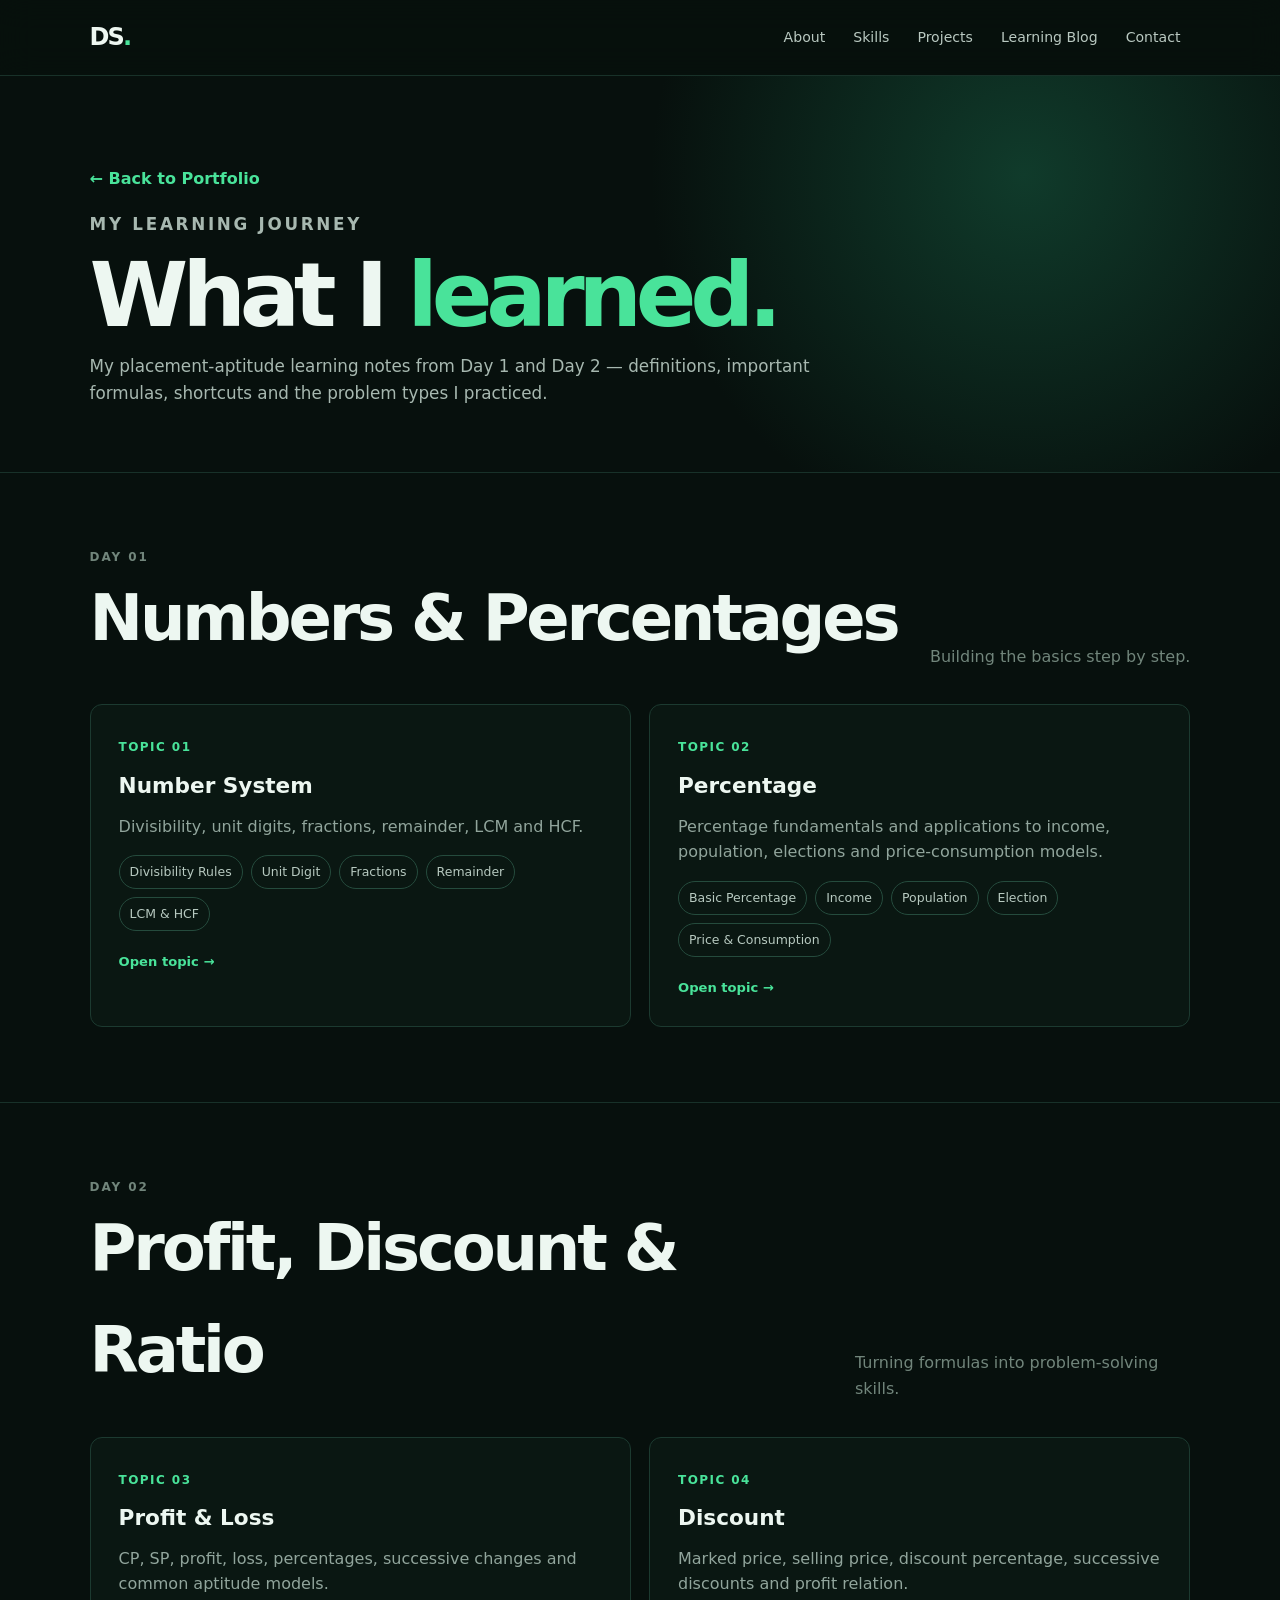
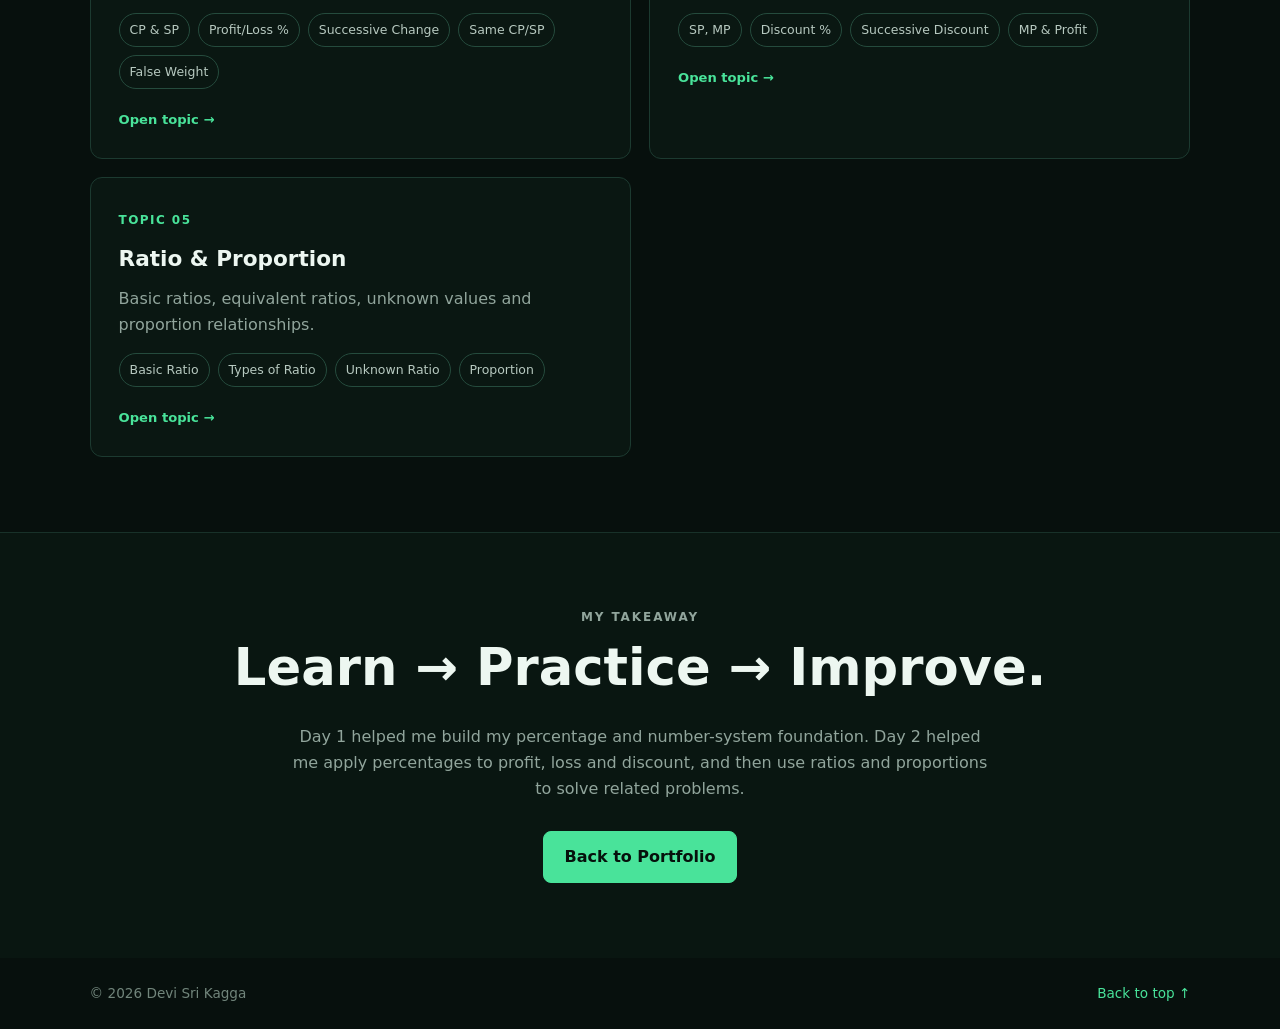
==== commit 6f4fe0b9: "Improve learning blog navigation accessibility" ====
--- a/blog.html
+++ b/blog.html
@@ -9,8 +9,9 @@
   </style>
 </head>
 <body>
-  <header class="navbar"><a class="brand" href="index.html">DS<span>.</span></a><button class="menu-btn" aria-label="Toggle navigation">☰</button><nav id="nav"><a href="index.html#about">About</a><a href="index.html#skills">Skills</a><a href="index.html#projects">Projects</a><a href="blog.html">Learning Blog</a><a href="index.html#contact">Contact</a></nav></header>
-  <main>
+  <a class="skip-link" href="#main-content">Skip to content</a>
+  <header class="navbar"><a class="brand" href="index.html">DS<span>.</span></a><button class="menu-btn" type="button" aria-label="Toggle navigation" aria-expanded="false" aria-controls="nav">☰</button><nav id="nav" aria-label="Primary navigation"><a href="index.html#about">About</a><a href="index.html#skills">Skills</a><a href="index.html#projects">Projects</a><a href="blog.html">Learning Blog</a><a href="index.html#contact">Contact</a></nav></header>
+  <main id="main-content" tabindex="-1">
     <section class="blog-hero"><a class="back-link" href="index.html">← Back to Portfolio</a><p class="eyebrow">MY LEARNING JOURNEY</p><h1>What I <span>learned.</span></h1><p>My placement-aptitude learning notes from Day 1 and Day 2 — definitions, important formulas, shortcuts and the problem types I practiced.</p></section>
     <section class="day"><div class="day-heading"><div><p class="section-label">DAY 01</p><h2>Numbers & Percentages</h2></div><p>Building the basics step by step.</p></div><div class="topic-grid">
       <a class="topic-card" href="number-system.html"><span class="topic-number">TOPIC 01</span><h3>Number System</h3><p>Divisibility, unit digits, fractions, remainder, LCM and HCF.</p><div class="learned"><span>Divisibility Rules</span><span>Unit Digit</span><span>Fractions</span><span>Remainder</span><span>LCM & HCF</span></div><span class="open-note">Open topic →</span></a>
--- a/style.css
+++ b/style.css
@@ -1 +1,56 @@
-*{box-sizing:border-box;margin:0;padding:0}html{scroll-behavior:smooth}body{font-family:Inter,ui-sans-serif,system-ui,-apple-system,BlinkMacSystemFont,"Segoe UI",sans-serif;background:#07100d;color:#edf7f1;line-height:1.6}a{color:inherit;text-decoration:none}.navbar{position:sticky;top:0;z-index:10;display:flex;align-items:center;justify-content:space-between;padding:18px 7%;background:rgba(7,16,13,.88);backdrop-filter:blur(16px);border-bottom:1px solid #183129}.brand{font-size:1.5rem;font-weight:900;letter-spacing:-.08em}.brand span,.hero h1 span,.section-label{color:#49e39a}nav{display:flex;gap:26px;font-size:.9rem;color:#b9c9c1}nav a:hover{color:#49e39a}.menu-btn{display:none;background:none;border:0;color:#edf7f1;font-size:1.4rem}.hero{min-height:88vh;display:grid;grid-template-columns:1.25fr .75fr;gap:60px;align-items:center;padding:90px 7%;border-bottom:1px solid #183129;background:radial-gradient(circle at 80% 35%,#103b2b 0,transparent 34%)}.eyebrow,.section-label{font-size:.75rem;font-weight:800;letter-spacing:.16em;text-transform:uppercase}.hero h1{font-size:clamp(3.2rem,8vw,6.7rem);line-height:.95;letter-spacing:-.07em;margin:18px 0}.hero h2{font-size:clamp(1.1rem,2vw,1.6rem);font-weight:500;color:#c8d5cf;margin-bottom:18px}.hero-text{max-width:650px;color:#93a79e;font-size:1.05rem}.actions{display:flex;gap:14px;margin-top:30px;flex-wrap:wrap}.btn{padding:12px 20px;border:1px solid #2d5445;border-radius:8px;font-weight:700;transition:.2s}.btn.primary{background:#49e39a;color:#06110c;border-color:#49e39a}.btn.primary:hover{transform:translateY(-2px)}.btn.secondary:hover{border-color:#49e39a;color:#49e39a}.hero-card{display:flex;justify-content:center}.terminal{width:min(100%,420px);padding:28px;border:1px solid #24503f;border-radius:14px;background:#091914;box-shadow:0 25px 70px rgba(0,0,0,.3);font-family:"SFMono-Regular",Consolas,monospace;color:#8ea99d}.terminal strong{color:#49e39a}.cursor{color:#49e39a;animation:blink 1s steps(1) infinite}@keyframes blink{50%{opacity:0}}.section{padding:100px 7%;border-bottom:1px solid #183129}.section h2{font-size:clamp(2rem,4vw,3.5rem);line-height:1.05;letter-spacing:-.04em;margin:12px 0 40px}.split{display:grid;grid-template-columns:1fr 1fr;gap:80px}.section-copy{max-width:620px;color:#a7b8b0;font-size:1.05rem}.section-copy p+p{margin-top:18px}.skills-grid,.projects-grid,.cert-grid{display:grid;grid-template-columns:repeat(2,1fr);gap:18px}.skill,.project,.cert-grid>div{padding:28px;border:1px solid #1c3a30;border-radius:12px;background:#0a1712}.skill span,.project-top,.timeline span{color:#49e39a;font-size:.75rem;font-weight:800;letter-spacing:.12em}.skill h3,.project h3,.cert-grid h3{margin:12px 0 6px;font-size:1.25rem}.skill p,.project p,.cert-grid p,.timeline p,.contact>p{color:#91a59c}.projects-grid{grid-template-columns:repeat(3,1fr)}.project{min-height:310px;display:flex;flex-direction:column}.project.featured{border-color:#2c7358}.project-top{display:flex;justify-content:space-between}.project p{margin:8px 0 20px}.tags{display:flex;gap:7px;flex-wrap:wrap;margin-top:auto}.tags span{padding:5px 9px;border:1px solid #254b3d;border-radius:999px;font-size:.75rem;color:#b7c9c0}.project-links{display:flex;gap:18px;margin-top:22px;color:#49e39a;font-weight:700;font-size:.9rem}.timeline{display:flex;flex-direction:column;gap:35px;border-left:1px solid #285342;padding-left:28px}.timeline h3{margin-top:5px}.cert-grid{grid-template-columns:repeat(3,1fr)}.contact{text-align:center;background:#091611}.contact h2{margin-bottom:14px}.contact>p{max-width:600px;margin:auto}.contact .actions{justify-content:center}footer{display:flex;justify-content:space-between;padding:25px 7%;color:#71857b;font-size:.85rem}footer a{color:#49e39a}@media(max-width:850px){nav{display:none;position:absolute;top:70px;left:0;right:0;flex-direction:column;gap:0;padding:10px 7%;background:#07100d;border-bottom:1px solid #183129}nav.open{display:flex}nav a{padding:12px 0}.menu-btn{display:block}.hero,.split{grid-template-columns:1fr}.hero{padding-top:70px}.hero-card{justify-content:flex-start}.projects-grid,.cert-grid{grid-template-columns:1fr}.skills-grid{grid-template-columns:1fr 1fr}}@media(max-width:520px){.section,.hero{padding-left:5%;padding-right:5%}.skills-grid{grid-template-columns:1fr}.hero h1{font-size:3.4rem}footer{padding-left:5%;padding-right:5%}}+*{box-sizing:border-box;margin:0;padding:0}html{scroll-behavior:smooth}body{font-family:Inter,ui-sans-serif,system-ui,-apple-system,BlinkMacSystemFont,"Segoe UI",sans-serif;background:#07100d;color:#edf7f1;line-height:1.6}a{color:inherit;text-decoration:none}.navbar{position:sticky;top:0;z-index:10;display:flex;align-items:center;justify-content:space-between;padding:18px 7%;background:rgba(7,16,13,.88);backdrop-filter:blur(16px);border-bottom:1px solid #183129}.brand{font-size:1.5rem;font-weight:900;letter-spacing:-.08em}.brand span,.hero h1 span,.section-label{color:#49e39a}nav{display:flex;align-items:center;gap:8px;font-size:.88rem;color:#b9c9c1}nav a{position:relative;padding:8px 10px;border-radius:7px;transition:.2s}nav a::after{content:"";position:absolute;left:10px;right:10px;bottom:2px;height:2px;border-radius:2px;background:#49e39a;transform:scaleX(0);transform-origin:center;transition:.2s}nav a:hover,nav a.active{color:#edf7f1}nav a.active::after{transform:scaleX(1)}.menu-btn{display:none;background:none;border:0;color:#edf7f1;font-size:1.4rem}.hero{position:relative;min-height:88vh;display:grid;grid-template-columns:1.25fr .75fr;gap:60px;align-items:center;padding:90px 7%;border-bottom:1px solid #183129;background:radial-gradient(circle at 80% 35%,#103b2b 0,transparent 34%)}.eyebrow,.section-label{font-size:.75rem;font-weight:800;letter-spacing:.16em;text-transform:uppercase}.eyebrow{display:flex;align-items:center;gap:9px;color:#a9bcb4}.eyebrow-dot{width:7px;height:7px;border-radius:50%;background:#49e39a;box-shadow:0 0 0 5px rgba(73,227,154,.08)}.hero h1{font-size:clamp(3.2rem,8vw,6.7rem);line-height:.95;letter-spacing:-.07em;margin:18px 0}.hero h2{font-size:clamp(1.1rem,2vw,1.6rem);font-weight:500;color:#c8d5cf;margin-bottom:18px}.hero-text{max-width:650px;color:#93a79e;font-size:1.05rem}.actions .btn span{margin-left:5px}.text-btn{border-color:transparent;color:#b9c9c1}.text-btn:hover{color:#49e39a}.hero-meta{display:flex;gap:34px;margin-top:38px}.hero-meta div{display:flex;flex-direction:column;gap:2px}.hero-meta strong{font-size:1.15rem;color:#edf7f1}.hero-meta span{font-size:.76rem;color:#71857b;text-transform:uppercase;letter-spacing:.08em}.actions{display:flex;gap:14px;margin-top:30px;flex-wrap:wrap}.btn{padding:12px 20px;border:1px solid #2d5445;border-radius:8px;font-weight:700;transition:.2s}.btn.primary{background:#49e39a;color:#06110c;border-color:#49e39a}.btn.primary:hover{transform:translateY(-2px)}.btn.secondary:hover{border-color:#49e39a;color:#49e39a}.hero-card{display:flex;justify-content:center}.terminal{width:min(100%,440px);border:1px solid #24503f;border-radius:16px;background:linear-gradient(145deg,#0b1d16,#08130f);box-shadow:0 25px 70px rgba(0,0,0,.3);font-family:"SFMono-Regular",Consolas,monospace;color:#8ea99d;overflow:hidden}.terminal-bar{display:flex;align-items:center;gap:7px;padding:13px 16px;border-bottom:1px solid #19372c;background:#0a1712}.terminal-bar span{width:8px;height:8px;border-radius:50%;background:#315447}.terminal-bar em{margin-left:auto;font-size:.72rem;font-style:normal;color:#60776d}.terminal-body{padding:25px}.terminal-body p{margin:0 0 10px;font-size:.86rem}.terminal-body .prompt{color:#49e39a}.terminal-output{padding-left:17px;color:#91a79d}.terminal-output strong{color:#49e39a}.terminal-output.status{color:#b8c9c1}.terminal-output.status i{display:inline-block;width:7px;height:7px;margin-right:7px;border-radius:50%;background:#49e39a}.cursor{color:#49e39a;animation:blink 1s steps(1) infinite}@keyframes blink{50%{opacity:0}}.section{padding:100px 7%;border-bottom:1px solid #183129}.section h2{font-size:clamp(2rem,4vw,3.5rem);line-height:1.05;letter-spacing:-.04em;margin:12px 0 40px}.split{display:grid;grid-template-columns:1fr 1fr;gap:80px}.section-copy{max-width:620px;color:#a7b8b0;font-size:1.05rem}.section-copy p+p{margin-top:18px}.skills-grid,.projects-grid,.cert-grid{display:grid;grid-template-columns:repeat(2,1fr);gap:18px}.skill,.project,.cert-grid>div{padding:28px;border:1px solid #1c3a30;border-radius:12px;background:#0a1712}.skill span,.project-top,.timeline span{color:#49e39a;font-size:.75rem;font-weight:800;letter-spacing:.12em}.skill h3,.project h3,.cert-grid h3{margin:12px 0 6px;font-size:1.25rem}.skill p,.project p,.cert-grid p,.timeline p,.contact>p{color:#91a59c}.projects-grid{grid-template-columns:repeat(3,1fr)}.project{min-height:310px;display:flex;flex-direction:column}.project.featured{border-color:#2c7358}.project-top{display:flex;justify-content:space-between}.project p{margin:8px 0 20px}.tags{display:flex;gap:7px;flex-wrap:wrap;margin-top:auto}.tags span{padding:5px 9px;border:1px solid #254b3d;border-radius:999px;font-size:.75rem;color:#b7c9c0}.project-links{display:flex;gap:18px;margin-top:22px;color:#49e39a;font-weight:700;font-size:.9rem}.timeline{display:flex;flex-direction:column;gap:35px;border-left:1px solid #285342;padding-left:28px}.timeline h3{margin-top:5px}.cert-grid{grid-template-columns:repeat(2,1fr)}.contact{text-align:center;background:#091611}.contact h2{margin-bottom:14px}.contact>p{max-width:600px;margin:auto}.contact .actions{justify-content:center}footer{display:flex;justify-content:space-between;padding:25px 7%;color:#71857b;font-size:.85rem}footer a{color:#49e39a}@media(max-width:850px){nav{display:none;position:absolute;top:70px;left:0;right:0;flex-direction:column;gap:0;padding:10px 7%;background:#07100d;border-bottom:1px solid #183129}nav.open{display:flex}nav a{padding:12px 0;border-radius:0}nav a::after{left:0;right:auto;width:28px;bottom:6px}nav a.active::after{transform:scaleX(1)}.menu-btn{display:block}.hero,.split{grid-template-columns:1fr}.hero{padding-top:70px}.hero-card{justify-content:flex-start}.hero-meta{gap:24px}.projects-grid,.cert-grid{grid-template-columns:1fr}.skills-grid{grid-template-columns:1fr 1fr}}@media(max-width:520px){.hero-meta{gap:18px}.hero-meta strong{font-size:1rem}.hero-meta span{font-size:.68rem}.section,.hero{padding-left:5%;padding-right:5%}.skills-grid{grid-template-columns:1fr}.hero h1{font-size:3.4rem}footer{padding-left:5%;padding-right:5%}}
+/* Phase 2 refinements */
+.about-section{display:grid;grid-template-columns:.9fr 1.1fr;gap:80px;align-items:start}.about-content{max-width:700px;color:#a7b8b0;font-size:1.05rem}.about-content>p+p{margin-top:18px}.about-highlights{display:grid;grid-template-columns:repeat(3,1fr);gap:12px;margin-top:32px}.about-highlights>div{padding:18px;border:1px solid #1c3a30;border-radius:10px;background:#0a1712}.about-highlights span{color:#49e39a;font-size:.72rem;font-weight:800;letter-spacing:.12em}.about-highlights strong{display:block;margin:8px 0 2px;color:#edf7f1}.about-highlights p{font-size:.82rem;color:#71857b}.skills-grid{grid-template-columns:repeat(3,1fr)}.skill{min-height:190px;transition:transform .2s,border-color .2s}.skill:hover,.project:hover,.cert-card:hover,.activity:hover,.blog-mini:hover{transform:translateY(-4px);border-color:#34765b}.skill p{line-height:1.8}.project-icon{width:42px;height:42px;display:grid;place-items:center;margin:18px 0 2px;border:1px solid #2c7358;border-radius:10px;color:#49e39a;font-size:.75rem;font-weight:900;letter-spacing:.08em}.experience-card{padding:30px;border:1px solid #2c7358;border-radius:12px;background:#0a1712}.experience-top{display:flex;justify-content:space-between;color:#49e39a;font-size:.75rem;font-weight:800;letter-spacing:.12em}.experience-card h3{margin:14px 0 4px;font-size:1.35rem}.experience-company{color:#71857b;margin-bottom:18px}.experience-card ul{padding-left:18px;color:#91a59c}.experience-card li+li{margin-top:10px}.experience-card strong{color:#c8d5cf}.cert-grid{grid-template-columns:repeat(3,1fr)}.cert-card{min-height:235px;padding:22px;border:1px solid #1c3a30;border-radius:12px;background:#0a1712;transition:transform .2s,border-color .2s;display:flex;flex-direction:column}.cert-type,.cert-year,.activity>span,.blog-mini>span{color:#49e39a;font-size:.72rem;font-weight:800;letter-spacing:.12em}.cert-card h3{margin:10px 0 6px}.cert-card p{margin-bottom:14px;font-size:.92rem}.cert-year{margin-top:auto;color:#71857b}.cert-link,.inline-link{color:#49e39a;font-weight:700;font-size:.88rem}.activities-section{background:#08130f}.activity-grid{display:grid;grid-template-columns:repeat(4,1fr);gap:15px}.activity{padding:25px;border:1px solid #1c3a30;border-radius:12px;background:#0a1712;transition:transform .2s,border-color .2s}.activity h3{margin:12px 0 7px}.activity p{color:#91a59c;font-size:.9rem}.blog-preview-head{display:flex;justify-content:space-between;gap:25px;align-items:end}.blog-preview-head h2{margin-bottom:0}.blog-mini-grid{display:grid;grid-template-columns:repeat(2,1fr);gap:18px;margin-top:10px}.blog-mini{padding:26px;border:1px solid #1c3a30;border-radius:12px;background:#0a1712;transition:transform .2s,border-color .2s}.blog-mini h3{margin:10px 0 5px}.blog-mini p{color:#91a59c}.inline-link{white-space:nowrap}.contact{padding-top:110px;padding-bottom:110px}
+@media(max-width:1000px){.activity-grid{grid-template-columns:repeat(2,1fr)}.skills-grid{grid-template-columns:repeat(2,1fr)}}
+@media(max-width:850px){.about-section{grid-template-columns:1fr;gap:35px}.about-highlights{grid-template-columns:1fr 1fr}.cert-grid{grid-template-columns:1fr}.blog-preview-head{display:block}.inline-link{display:inline-block;margin-top:-20px;margin-bottom:25px}}
+@media(max-width:520px){.about-highlights,.activity-grid,.blog-mini-grid{grid-template-columns:1fr}.skills-grid{grid-template-columns:1fr}.experience-card{padding:22px}.project-icon{margin-top:15px}}
+
+.certificate-photo-card{overflow:hidden}.certificate-image-btn{position:relative;display:block;width:100%;padding:0;border:0;border-radius:9px;overflow:hidden;background:#07100d;cursor:pointer;margin-bottom:16px}.certificate-image{display:block;width:100%;aspect-ratio:16/9;object-fit:cover;object-position:center;transition:transform .3s ease,filter .3s ease}.certificate-image-btn:hover .certificate-image{transform:scale(1.03);filter:brightness(.7)}.image-overlay{position:absolute;inset:auto 0 0;padding:10px 12px;background:linear-gradient(transparent,rgba(0,0,0,.85));color:#49e39a;text-align:left;font-size:.78rem;font-weight:800;opacity:0;transform:translateY(5px);transition:.25s}.certificate-image-btn:hover .image-overlay,.certificate-image-btn:focus-visible .image-overlay{opacity:1;transform:translateY(0)}
+.certificate-modal{position:fixed;inset:0;z-index:100;display:grid;place-items:center;padding:30px;background:rgba(0,0,0,.86);backdrop-filter:blur(8px)}.certificate-modal[hidden]{display:none}.certificate-modal img{max-width:min(1100px,94vw);max-height:88vh;object-fit:contain;border:1px solid #2c7358;border-radius:10px;box-shadow:0 25px 80px rgba(0,0,0,.55)}.certificate-modal-close{position:absolute;top:22px;right:28px;width:42px;height:42px;border:1px solid #2d5445;border-radius:50%;background:#0a1712;color:#edf7f1;font-size:1.4rem;cursor:pointer}.certificate-modal-close:hover{border-color:#49e39a;color:#49e39a}
+@media(max-width:520px){.certificate-image{aspect-ratio:4/3}.certificate-modal{padding:18px}.certificate-modal-close{top:12px;right:14px}}
+
+
+/* Professional polish: keyboard access, responsive grids, and motion */
+:root{scroll-padding-top:88px}
+.skip-link{position:fixed;top:10px;left:10px;z-index:200;padding:11px 16px;border-radius:8px;background:#49e39a;color:#06110c;font-weight:800;transform:translateY(-160%);transition:transform .18s ease}
+.skip-link:focus{transform:translateY(0)}
+:focus-visible{outline:3px solid #8af5bd;outline-offset:4px}
+.navbar{min-height:72px}
+.menu-btn{min-width:44px;min-height:44px;border:1px solid #2d5445;border-radius:8px;cursor:pointer}
+.menu-btn:hover{border-color:#49e39a;color:#49e39a}
+.btn,.project-links a,.cert-link,.inline-link,.brand,footer a{transition:color .2s ease,border-color .2s ease,background-color .2s ease,transform .2s ease}
+.project,.skill,.cert-card,.activity,.blog-mini{height:100%}
+.projects-grid{grid-template-columns:repeat(2,minmax(0,1fr));align-items:stretch}
+.project{min-height:0;padding:clamp(20px,2.5vw,30px)}
+.project-links{flex-wrap:wrap;gap:12px 18px}
+.project-links a:hover,.cert-link:hover,.inline-link:hover{color:#a1f6c8;text-decoration:underline;text-underline-offset:4px}
+.skills-grid{align-items:stretch}
+.skill,.project,.cert-card,.activity,.blog-mini{transition:transform .22s ease,border-color .22s ease,box-shadow .22s ease}
+.skill:hover,.project:hover,.cert-card:hover,.activity:hover,.blog-mini:hover{box-shadow:0 14px 35px rgba(0,0,0,.16)}
+.hero .terminal{animation:terminal-in .7s both}
+.reveal-ready .reveal{opacity:0;transform:translateY(18px);transition:opacity .6s ease,transform .6s ease}
+.reveal-ready .reveal.is-visible{opacity:1;transform:translateY(0)}
+@keyframes terminal-in{from{opacity:0;transform:translateY(12px)}to{opacity:1;transform:translateY(0)}}
+@media(max-width:850px){
+  .projects-grid{grid-template-columns:repeat(2,minmax(0,1fr))}
+  .navbar{padding-top:12px;padding-bottom:12px}
+  nav{max-height:calc(100dvh - 72px);overflow-y:auto}
+}
+@media(max-width:650px){
+  .projects-grid{grid-template-columns:1fr}
+  .project{padding:22px}
+  .hero{min-height:auto;gap:38px;padding-top:66px;padding-bottom:66px}
+  .hero h1{font-size:clamp(3rem,14vw,4.2rem)}
+  .actions .btn{min-height:44px;display:inline-flex;align-items:center;justify-content:center}
+  .section{padding-top:76px;padding-bottom:76px}
+  .section h2{margin-bottom:28px}
+  .project-links{gap:12px 16px}
+  .certificate-modal{overflow:auto}
+}
+@media(hover:none){
+  .skill:hover,.project:hover,.cert-card:hover,.activity:hover,.blog-mini:hover{transform:none;box-shadow:none}
+}
+@media(prefers-reduced-motion:reduce){
+  *,*::before,*::after{scroll-behavior:auto!important;animation-duration:.01ms!important;animation-iteration-count:1!important;transition-duration:.01ms!important}
+  .reveal-ready .reveal{opacity:1;transform:none}
+}
